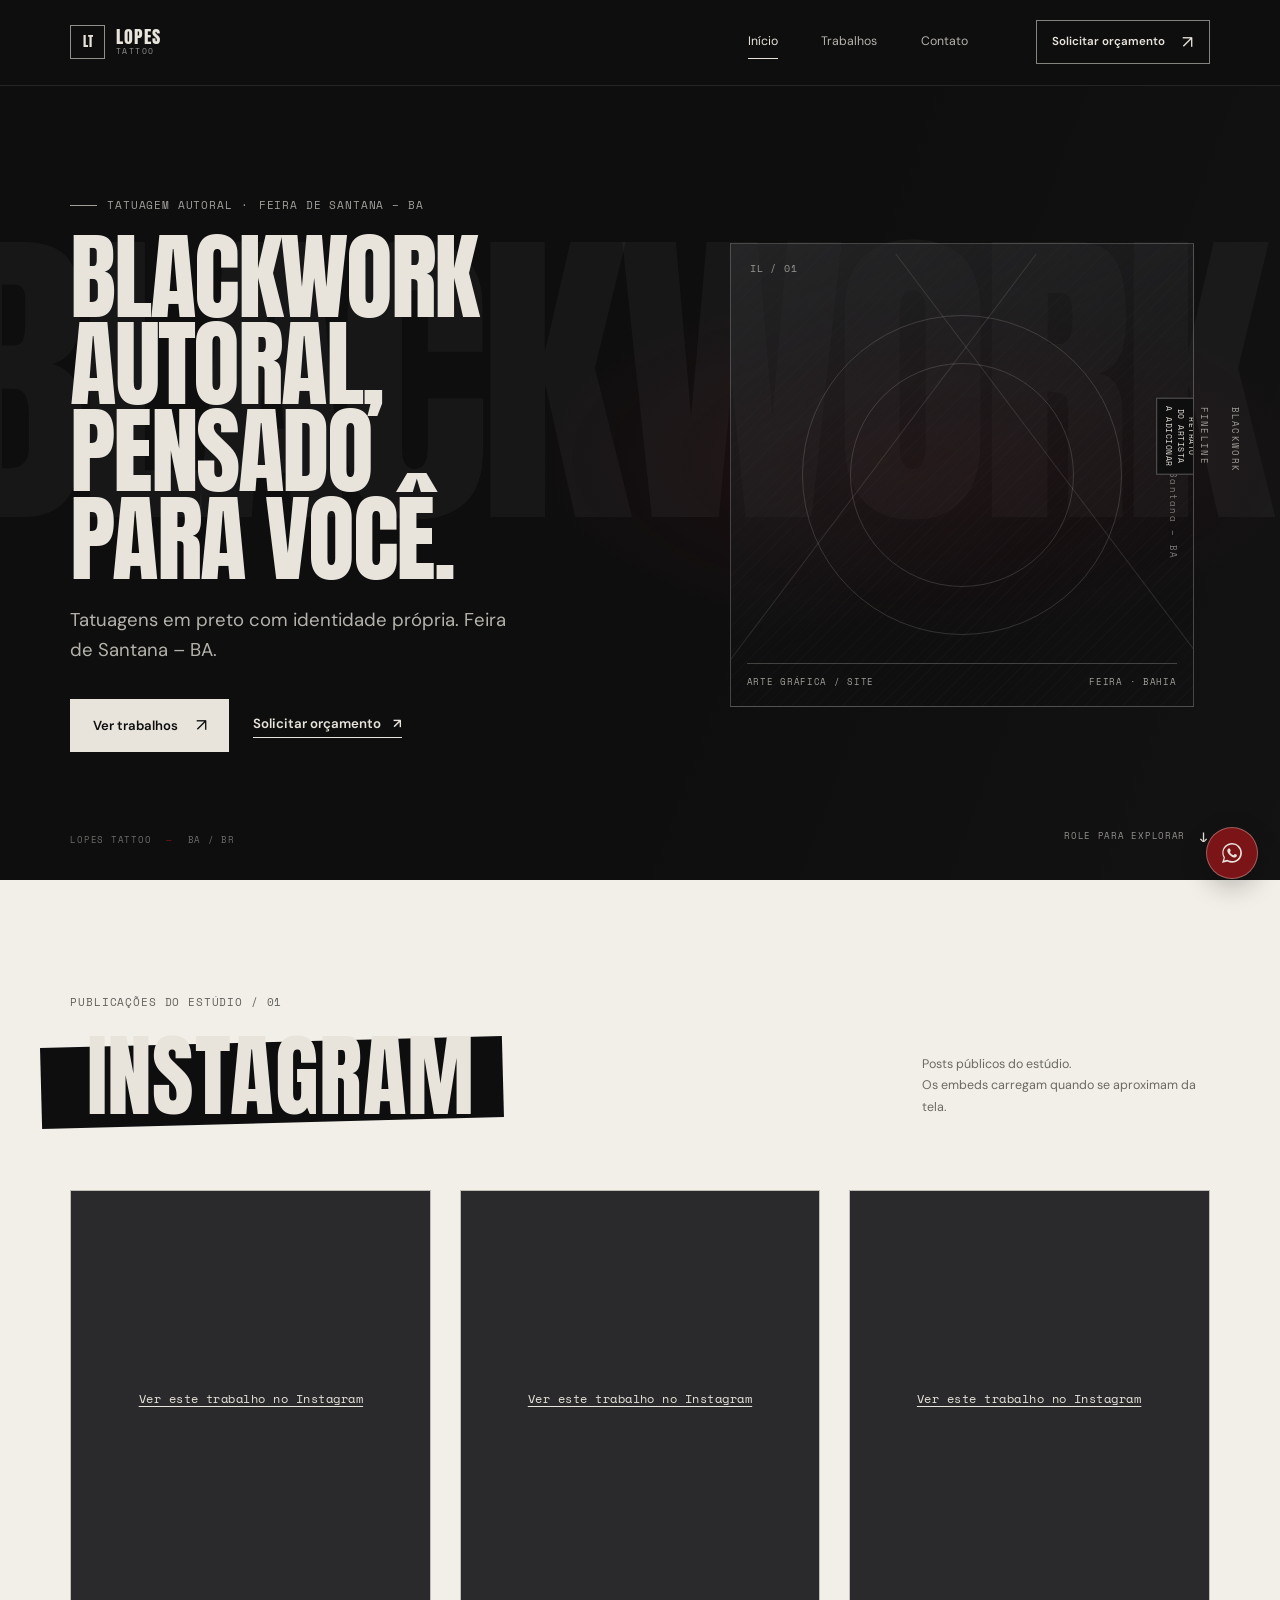
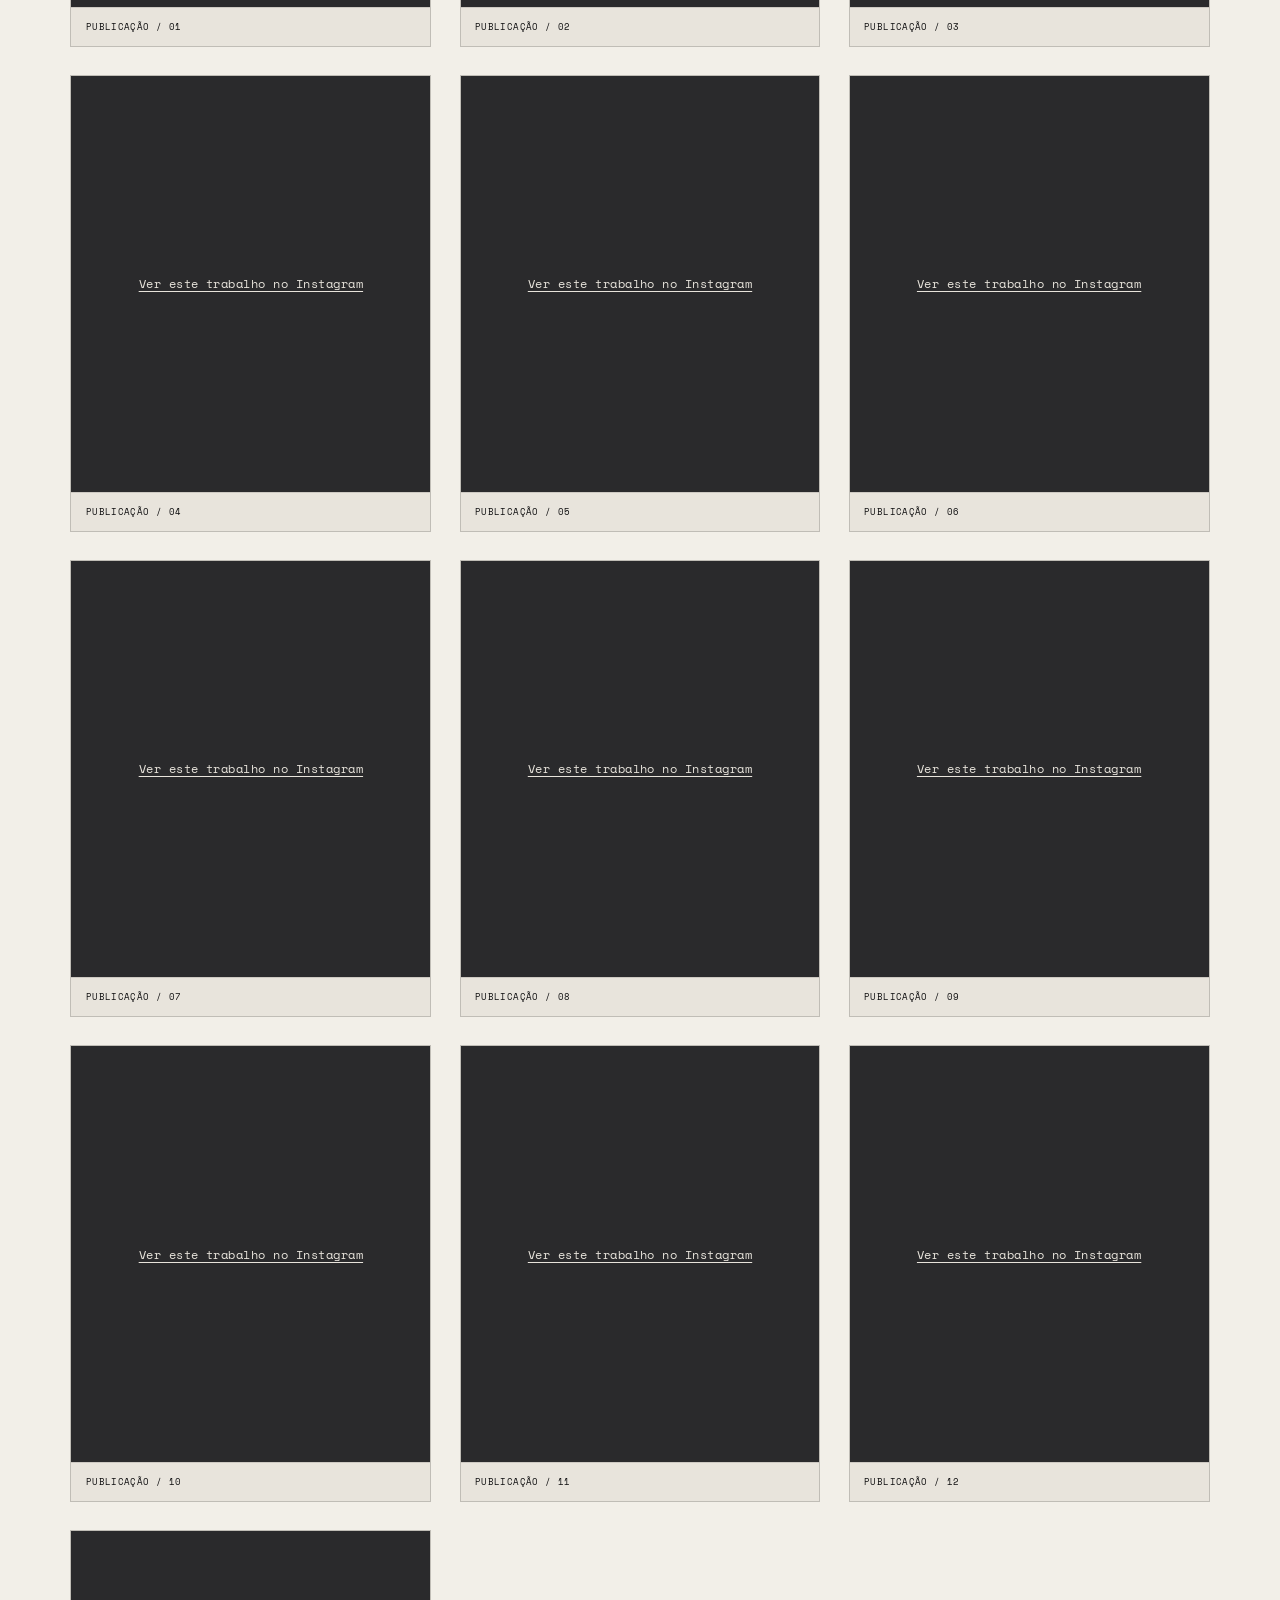
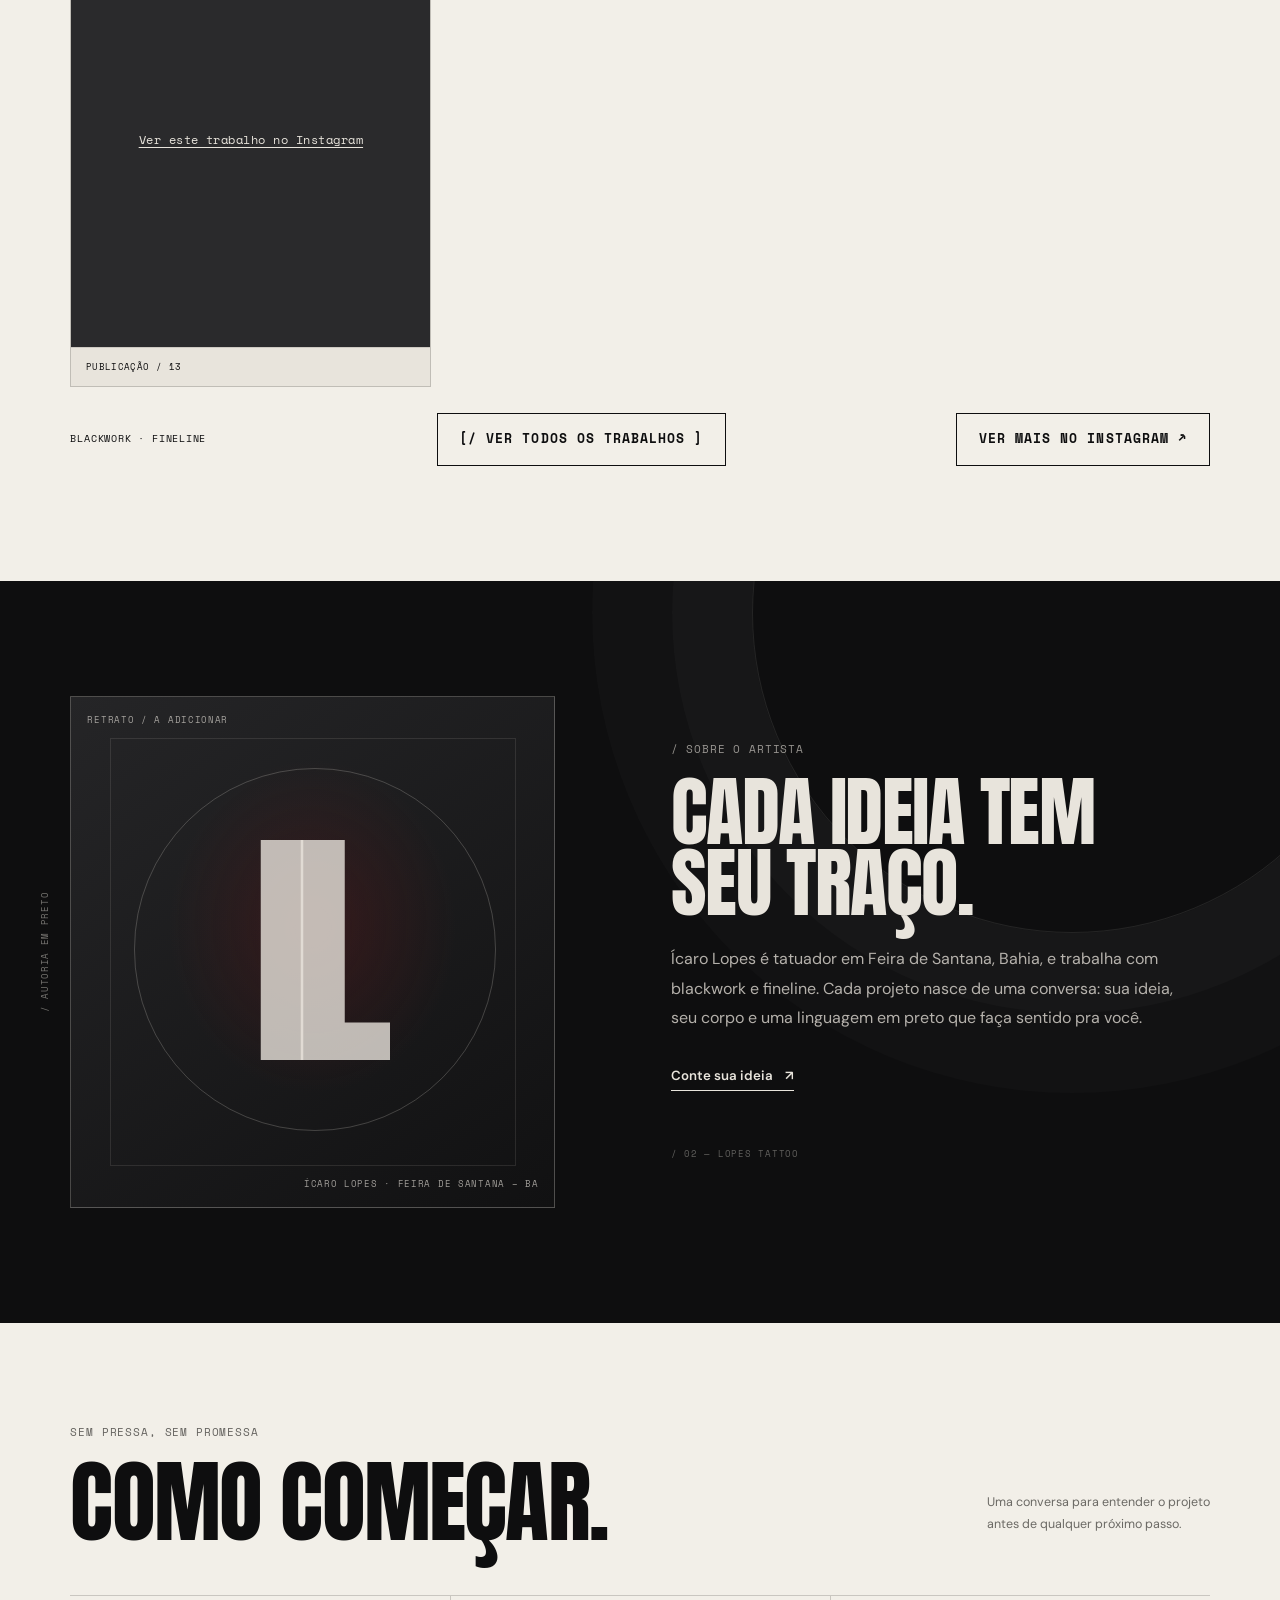
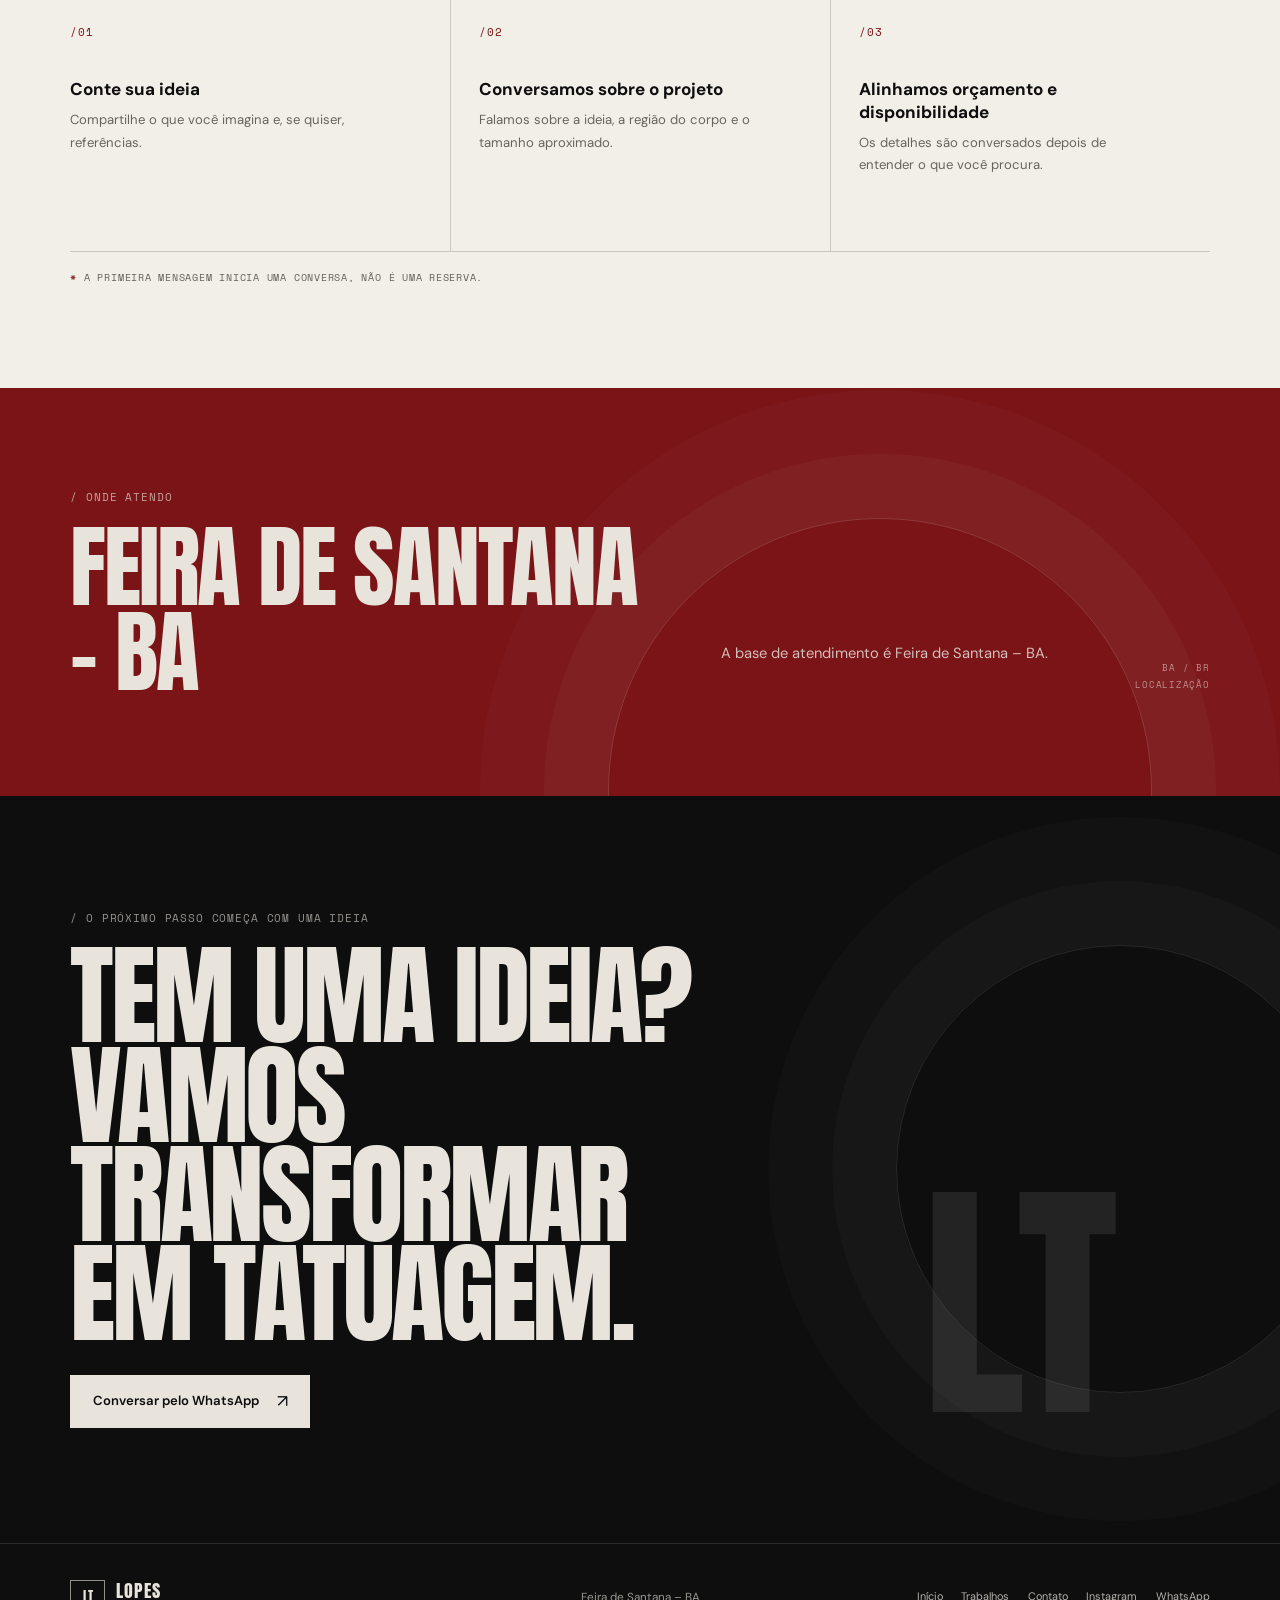
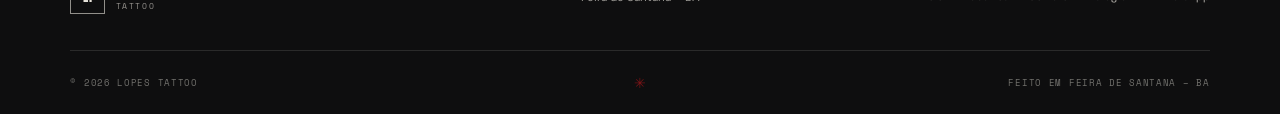
==== index.html @ dc16ceb9 "Primeira versão do site" ====
<!doctype html>
<html lang="pt-BR">
<head>
  <meta charset="utf-8">
  <meta name="viewport" content="width=device-width, initial-scale=1">
  <meta name="theme-color" content="#0e0e0f">
  <meta name="description" content="Tatuagens em blackwork por Lopes Tattoo, em Feira de Santana–BA. Explore trabalhos e envie sua ideia para conversar sobre orçamento e disponibilidade.">
  <meta name="keywords" content="Lopes Tattoo, blackwork, fineline, tatuagem, Feira de Santana, Bahia">
  <meta property="og:type" content="website">
  <meta property="og:site_name" content="Lopes Tattoo">
  <meta property="og:title" content="Lopes Tattoo | Blackwork em Feira de Santana">
  <meta property="og:description" content="Tatuagens em blackwork por Lopes Tattoo, em Feira de Santana–BA. Explore trabalhos e envie sua ideia para conversar sobre orçamento e disponibilidade.">
  <meta name="twitter:card" content="summary">
  <meta name="twitter:title" content="Lopes Tattoo | Blackwork em Feira de Santana">
  <meta name="twitter:description" content="Tatuagens em blackwork por Lopes Tattoo, em Feira de Santana–BA. Explore trabalhos e envie sua ideia para conversar sobre orçamento e disponibilidade.">
  <title>Lopes Tattoo | Blackwork em Feira de Santana</title>
  <link rel="icon" href="./assets/icons/aranha.svg" type="image/svg+xml">
  <link rel="preconnect" href="https://fonts.googleapis.com">
  <link rel="preconnect" href="https://fonts.gstatic.com" crossorigin>
  <link href="https://fonts.googleapis.com/css2?family=Anton&family=DM+Sans:wght@400;500;600;700&family=Space+Mono:wght@400;700&display=swap" rel="stylesheet">
  <link rel="stylesheet" href="./css/style.css">
  <script type="application/ld+json" data-business-schema>
    {"@context":"https://schema.org","@type":"TattooParlor","name":"Lopes Tattoo","areaServed":{"@type":"City","name":"Feira de Santana"},"sameAs":["https://www.instagram.com/icarolopes.tattoo/"]}
  </script>
  <script type="module" src="./js/main.js"></script>
  <script type="module" src="./js/gallery.js"></script>
</head>
<body class="home-page" data-root=".">
  <a class="skip-link" href="#conteudo">Pular para o conteúdo</a>
  <header class="site-header">
    <a class="brand" href="./index.html" aria-label="Lopes Tattoo — início">
      <span class="brand-mark" aria-hidden="true">LT</span>
      <span class="brand-name">LOPES <i>TATTOO</i></span>
    </a>
    <button class="menu-toggle" type="button" aria-expanded="false" aria-controls="primary-nav" aria-label="Abrir menu">
      <span></span><span></span><span></span>
    </button>
    <nav class="primary-nav" id="primary-nav" aria-label="Navegação principal">
      <a href="./index.html" aria-current="page">Início</a>
      <a href="./trabalhos/">Trabalhos</a>
      <a href="./contato/">Contato</a>
    </nav>
    <a class="button button-small button-outline header-cta" href="./contato/">Solicitar orçamento <span aria-hidden="true">↗</span></a>
  </header>

  <main id="conteudo">
    <section class="hero section-dark" aria-labelledby="hero-title">
      <div class="hero-background-word" aria-hidden="true">BLACKWORK</div>
      <div class="hero-inner page-width">
        <div class="hero-copy reveal">
          <p class="eyebrow"><span class="eyebrow-line"></span> TATUAGEM AUTORAL · <span data-config="cidadeBase">Feira de Santana – BA</span></p>
          <h1 id="hero-title" data-config-text="textos.heroTitulo">Blackwork autoral, pensado para você.</h1>
          <p class="hero-lead" data-config-text="textos.heroSubtitulo">Tatuagens em preto com identidade própria. Feira de Santana – BA.</p>
          <div class="hero-actions">
            <a class="button button-light" href="./trabalhos/">Ver trabalhos <span aria-hidden="true">↗</span></a>
            <a class="text-link text-link-light" href="./contato/">Solicitar orçamento <span aria-hidden="true">↗</span></a>
          </div>
        </div>
        <div class="hero-art reveal" role="img" aria-label="Ilustração abstrata conceitual em carvão e osso; retrato do artista ainda será adicionado">
          <div class="hero-art-frame">
            <div class="hero-art-number">IL / 01</div>
            <div class="hero-orbit orbit-one"></div>
            <div class="hero-orbit orbit-two"></div>
            <div class="hero-ornament" aria-hidden="true"><img src="/manus-storage/async-images/HAflK90nTlskqtSmidsWJD/image-1.webp" alt="" fetchpriority="high"></div>
            <div class="hero-art-caption"><span>ARTE GRÁFICA / SITE</span><span>FEIRA · BAHIA</span></div>
            <div class="hero-art-stamp">RETRATO<br>DO ARTISTA<br>A ADICIONAR</div>
          </div>
        </div>
        <div class="hero-side-label" aria-label="Especialidades e localização">
          <span>BLACKWORK</span><span>FINELINE</span><span data-config="cidadeBase">Feira de Santana – BA</span>
        </div>
        <div class="hero-index mono" aria-hidden="true">LOPES TATTOO <span>—</span> BA / BR</div>
      </div>
      <a class="scroll-cue mono" href="#selecionados"><span>ROLE PARA EXPLORAR</span><i aria-hidden="true">↓</i></a>
    </section>

    <section class="selected section-paper" id="selecionados" aria-labelledby="selected-title">
      <div class="page-width">
        <div class="section-heading selected-heading">
          <div>
            <p class="eyebrow mono">PUBLICAÇÕES DO ESTÚDIO / 01</p>
            <h2 id="selected-title" class="brush-heading"><span>Instagram</span></h2>
          </div>
          <p class="section-note">Posts públicos do estúdio.<br>Os embeds carregam quando se aproximam da tela.</p>
        </div>
        <div class="instagram-grid featured-instagram-grid" data-instagram-grid aria-live="polite" aria-busy="true">
          <p class="instagram-static-fallback">As publicações são carregadas com JavaScript. <a href="https://www.instagram.com/icarolopes.tattoo/" target="_blank" rel="noopener noreferrer">Visite o Instagram do estúdio.</a></p>
        </div>
        <div class="selected-footer">
          <span class="mono small-label">BLACKWORK · FINELINE</span>
          <a class="button button-dark-outline mono" href="./trabalhos/">[/ VER TODOS OS TRABALHOS ]</a>
          <a class="button button-dark-outline mono instagram-profile-button" href="https://www.instagram.com/icarolopes.tattoo/" target="_blank" rel="noopener noreferrer">Ver mais no Instagram ↗</a>
        </div>
      </div>
    </section>

    <section class="about section-dark" aria-labelledby="about-title">
      <div class="page-width about-layout">
        <div class="about-visual reveal" aria-hidden="true">
          <div class="portrait-placeholder">
            <span class="portrait-label mono">RETRATO / A ADICIONAR</span>
            <div class="portrait-monogram">IL</div>
            <span class="portrait-caption mono">ÍCARO LOPES · <span data-config="cidadeBase">Feira de Santana – BA</span></span>
          </div>
          <span class="about-side mono">/ AUTORIA EM PRETO</span>
        </div>
        <div class="about-copy reveal">
          <p class="eyebrow eyebrow-muted mono">/ SOBRE O ARTISTA</p>
          <h2 id="about-title" data-config-text="textos.sobreTitulo">Eu traço sua ideia.</h2>
          <p data-config-text="textos.sobreTexto">Ícaro Lopes é tatuador em Feira de Santana, Bahia, e trabalha com blackwork e fineline. Cada projeto nasce de uma conversa: sua ideia, seu corpo e uma linguagem em preto que faça sentido pra você.</p>
          <a class="text-link text-link-light" href="./contato/">Conte sua ideia <span aria-hidden="true">↗</span></a>
          <span class="about-index mono">/ 02 — LOPES TATTOO</span>
        </div>
      </div>
    </section>

    <section class="steps section-paper" aria-labelledby="steps-title">
      <div class="page-width">
        <div class="section-heading steps-intro">
          <div><p class="eyebrow mono">SEM PRESSA, SEM PROMESSA</p><h2 id="steps-title">Como começar.</h2></div>
          <p class="section-note">Uma conversa para entender o projeto<br>antes de qualquer próximo passo.</p>
        </div>
        <ol class="steps-list">
          <li class="step-item"><span class="step-number mono">/01</span><h3>Conte sua ideia</h3><p>Compartilhe o que você imagina e, se quiser, referências.</p></li>
          <li class="step-item"><span class="step-number mono">/02</span><h3>Conversamos sobre o projeto</h3><p>Falamos sobre a ideia, a região do corpo e o tamanho aproximado.</p></li>
          <li class="step-item"><span class="step-number mono">/03</span><h3>Alinhamos orçamento e disponibilidade</h3><p>Os detalhes são conversados depois de entender o que você procura.</p></li>
        </ol>
        <p class="steps-footnote mono"><span aria-hidden="true">*</span> A primeira mensagem inicia uma conversa, não é uma reserva.</p>
      </div>
    </section>

    <section class="where section-oxblood" aria-labelledby="where-title">
      <div class="page-width where-layout">
        <div><p class="eyebrow mono">/ ONDE ATENDO</p><h2 id="where-title" data-config-text="cidadeBase">Feira de Santana – BA</h2></div>
        <div class="where-copy"><p>A base de atendimento é <span data-config="cidadeBase">Feira de Santana – BA</span>.</p><div class="other-cities" data-other-cities hidden><span class="mono">OUTRAS CIDADES</span><p data-config="outrasCidadesTexto">Também tatuo em outras cidades em datas específicas. Consulte as próximas datas pelo WhatsApp.</p></div><div class="address-block" data-address-section hidden><span class="mono">ENDEREÇO</span><p data-config="endereco"></p></div></div>
        <span class="where-coordinate mono" aria-hidden="true">BA / BR<br>LOCALIZAÇÃO</span>
      </div>
    </section>

    <section class="final-cta section-dark" aria-labelledby="final-title">
      <div class="page-width final-cta-inner">
        <p class="eyebrow mono eyebrow-muted">/ O PRÓXIMO PASSO COMEÇA COM UMA IDEIA</p>
        <h2 id="final-title" data-config-text="textos.ctaFinalTitulo">Tem uma ideia? Vamos transformar em tatuagem.</h2>
        <a class="button button-light" data-whatsapp-link data-whatsapp-source="home-final" target="_blank" rel="noopener noreferrer">Conversar pelo WhatsApp <span aria-hidden="true">↗</span></a>
        <span class="cta-mark" aria-hidden="true">LT</span>
      </div>
    </section>
  </main>

  <footer class="site-footer section-dark">
    <div class="page-width footer-main">
      <a class="brand footer-brand" href="./index.html" aria-label="Lopes Tattoo — início"><span class="brand-mark" aria-hidden="true">LT</span><span class="brand-name">LOPES <i>TATTOO</i></span></a>
      <p class="footer-location" data-config="cidadeBase">Feira de Santana – BA</p>
      <nav class="footer-nav" aria-label="Links do rodapé"><a href="./index.html">Início</a><a href="./trabalhos/">Trabalhos</a><a href="./contato/">Contato</a><a data-instagram-link target="_blank" rel="noopener noreferrer">Instagram</a><a data-whatsapp-link data-whatsapp-source="footer" target="_blank" rel="noopener noreferrer">WhatsApp</a></nav>
    </div>
    <div class="page-width footer-bottom"><span class="mono">© <span data-current-year>2026</span> LOPES TATTOO</span><span class="mono">FEITO EM <span data-config="cidadeBase">Feira de Santana – BA</span></span><span class="footer-spider" aria-hidden="true">✳</span></div>
  </footer>

  <a class="whatsapp-float" data-whatsapp-link data-whatsapp-source="floating" target="_blank" rel="noopener noreferrer" aria-label="Conversar com Lopes Tattoo pelo WhatsApp">
    <svg viewBox="0 0 24 24" aria-hidden="true"><path d="M20.5 3.5A11.8 11.8 0 0 0 12.1 0C5.6 0 .4 5.2.4 11.7c0 2.1.6 4.2 1.6 6L0 24l6.5-1.7a11.8 11.8 0 0 0 5.6 1.4h.1c6.4 0 11.7-5.2 11.7-11.7 0-3.2-1.2-6.2-3.4-8.5ZM12.1 21.7h-.1c-1.8 0-3.6-.5-5.1-1.4l-.4-.2-3.9 1 1-3.8-.3-.4a9.8 9.8 0 0 1-1.5-5.2C1.8 6.3 6.4 1.8 12.1 1.8c2.6 0 5.1 1 6.9 2.9a9.7 9.7 0 0 1 2.9 6.9c0 5.6-4.5 10.1-9.8 10.1Zm5.6-7.6c-.3-.1-1.7-.8-2-.9-.3-.1-.5-.1-.7.2-.2.3-.8.9-.9 1.1-.2.2-.3.2-.6.1-.3-.1-1.2-.4-2.3-1.4-.9-.8-1.4-1.7-1.6-2-.2-.3 0-.4.1-.6l.4-.5c.1-.2.2-.3.3-.5.1-.2 0-.4 0-.5l-.9-2.1c-.2-.5-.5-.4-.7-.4h-.6c-.2 0-.5.1-.8.4-.3.3-1 1-1 2.4s1 2.8 1.1 3c.1.2 2 3.1 4.8 4.3.7.3 1.2.5 1.6.6.7.2 1.3.2 1.8.1.6-.1 1.7-.7 1.9-1.4.2-.7.2-1.3.2-1.4 0-.1-.2-.2-.5-.4Z"/></svg>
  </a>
  <p class="site-message mono" data-site-message role="status" aria-live="polite" hidden></p>
</body>
</html>
---- css/style.css ----
/* ==========================================================================
   LOPES TATTOO — CSS editorial
   Tokens, base, layout, componentes, páginas e breakpoints mobile-first.
   ========================================================================== */

/* 01. Tokens */
:root {
  color-scheme: light;
  --carvao: #0e0e0f;
  --preto: #000;
  --osso: #e8e4dc;
  --papel: #f2efe8;
  --grafite: #2a2a2c;
  --cinza: #8a8a8a;
  --linha-clara: rgba(232, 228, 220, .2);
  --linha-escura: rgba(14, 14, 15, .18);
  --oxblood: #7a1417;
  --oxblood-escuro: #5b1012;
  --font-display: "Anton", Impact, "Arial Narrow", sans-serif;
  --font-body: "DM Sans", Arial, sans-serif;
  --font-mono: "Space Mono", "Courier New", monospace;
  --page-gutter: clamp(1.1rem, 5.5vw, 6.2rem);
  --content-width: 1440px;
  --transition: 180ms ease;
  --shadow-soft: 0 18px 54px rgba(0, 0, 0, .16);
}

/* 02. Reset e base */
*, *::before, *::after { box-sizing: border-box; }
html { scroll-behavior: smooth; scroll-padding-top: 6rem; }
body { margin: 0; background: var(--papel); color: var(--carvao); font-family: var(--font-body); font-size: 1rem; line-height: 1.6; -webkit-font-smoothing: antialiased; }
body.menu-open, body.lightbox-open { overflow: hidden; }
img, svg { display: block; max-width: 100%; }
button, input, select, textarea { font: inherit; }
button, a { -webkit-tap-highlight-color: transparent; }
a { color: inherit; text-decoration: none; }
button { color: inherit; }
::selection { color: var(--osso); background: var(--oxblood); }
[hidden] { display: none !important; }

:focus-visible { outline: 3px solid #b4484b; outline-offset: 4px; }
.section-dark :focus-visible, .section-oxblood :focus-visible, .site-header :focus-visible, .site-footer :focus-visible { outline-color: #f1b4b5; }
.skip-link { position: fixed; z-index: 200; top: .75rem; left: .75rem; padding: .7rem 1rem; color: var(--carvao); background: var(--osso); transform: translateY(-180%); transition: transform var(--transition); }
.skip-link:focus { transform: translateY(0); }
.visually-hidden { position: absolute !important; width: 1px; height: 1px; padding: 0; margin: -1px; overflow: hidden; clip: rect(0, 0, 0, 0); white-space: nowrap; border: 0; }
.page-width { width: min(100% - (var(--page-gutter) * 2), var(--content-width)); margin-inline: auto; }
.section-dark { color: var(--osso); background: var(--carvao); }
.section-paper { color: var(--carvao); background: var(--papel); }
.section-oxblood { color: var(--osso); background: var(--oxblood); }
.mono, .eyebrow { font-family: var(--font-mono); letter-spacing: .08em; text-transform: uppercase; }
.eyebrow { display: flex; align-items: center; gap: .65rem; margin: 0 0 1.2rem; font-size: .66rem; line-height: 1.5; }
.eyebrow-line { display: inline-block; width: 1.65rem; height: 1px; background: currentColor; }
.eyebrow-muted { color: rgba(232, 228, 220, .62); }
.small-label { font-size: .62rem; letter-spacing: .08em; }
.loading-note, .data-error { padding: 1rem; color: var(--cinza); font-family: var(--font-mono); font-size: .72rem; }
.data-error { border-left: 2px solid var(--oxblood); color: var(--carvao); }
.site-message { position: fixed; z-index: 150; right: 1rem; bottom: 1rem; width: min(25rem, calc(100% - 2rem)); padding: .9rem 1rem; color: var(--osso); background: var(--grafite); box-shadow: var(--shadow-soft); font-size: .68rem; }

/* 03. Header, logo e navegação */
.site-header { position: relative; z-index: 50; display: flex; align-items: center; justify-content: space-between; min-height: 5.35rem; padding: .8rem var(--page-gutter); color: var(--osso); background: var(--carvao); border-bottom: 1px solid rgba(232, 228, 220, .11); }
.brand { display: inline-flex; align-items: center; gap: .7rem; flex: 0 0 auto; }
.brand-mark { display: grid; width: 2.15rem; aspect-ratio: 1; place-items: center; border: 1px solid rgba(232, 228, 220, .6); font-family: var(--font-display); font-size: .8rem; line-height: 1; letter-spacing: -.05em; }
.brand-name { display: flex; flex-direction: column; font-family: var(--font-display); font-size: 1.12rem; letter-spacing: .055em; line-height: .9; }
.brand-name i { margin-top: .27rem; color: rgba(232, 228, 220, .62); font-family: var(--font-mono); font-size: .47rem; font-style: normal; letter-spacing: .2em; }
.primary-nav { display: flex; align-items: center; gap: clamp(1.5rem, 3.4vw, 3.7rem); margin-left: auto; margin-right: clamp(1.6rem, 5vw, 5rem); }
.primary-nav a, .footer-nav a { position: relative; color: rgba(232, 228, 220, .77); font-size: .77rem; transition: color var(--transition); }
.primary-nav a::after { position: absolute; right: 0; bottom: -.45rem; left: 0; height: 1px; background: var(--osso); content: ""; transform: scaleX(0); transform-origin: left; transition: transform var(--transition); }
.primary-nav a:hover, .primary-nav a:focus-visible, .primary-nav a[aria-current="page"] { color: var(--osso); }
.primary-nav a:hover::after, .primary-nav a[aria-current="page"]::after { transform: scaleX(1); }
.menu-toggle { display: none; }

/* 04. Botões e links */
.button { display: inline-flex; align-items: center; justify-content: center; gap: 1.1rem; min-height: 3.3rem; padding: .85rem 1.35rem; border: 1px solid transparent; font-size: .82rem; font-weight: 600; line-height: 1.2; transition: color var(--transition), background var(--transition), border-color var(--transition), transform var(--transition); cursor: pointer; }
.button:hover { transform: translateY(-2px); }
.button span { font-size: 1.1rem; font-weight: 400; }
.button-small { min-height: 2.65rem; padding: .65rem .95rem; font-size: .72rem; }
.button-outline { color: var(--osso); border-color: rgba(232, 228, 220, .55); background: transparent; }
.button-outline:hover { color: var(--carvao); background: var(--osso); border-color: var(--osso); }
.button-light { color: var(--carvao); background: var(--osso); }
.button-light:hover { background: #fff; }
.button-dark { color: var(--osso); background: var(--carvao); }
.button-dark:hover { background: var(--oxblood); }
.button-dark-outline { color: var(--carvao); border-color: var(--carvao); background: transparent; }
.button-dark-outline:hover { color: var(--osso); background: var(--carvao); }
.text-link { display: inline-flex; align-items: center; gap: .75rem; padding-bottom: .22rem; border-bottom: 1px solid currentColor; font-size: .83rem; font-weight: 600; transition: gap var(--transition), opacity var(--transition); }
.text-link:hover { gap: 1.05rem; }
.text-link-light { color: var(--osso); }
.header-cta { margin-left: .25rem; }

/* 05. Home hero */
.hero { position: relative; min-height: min(760px, calc(100svh - 5.35rem)); overflow: hidden; isolation: isolate; }
.hero::after { position: absolute; z-index: -1; inset: 0; background: radial-gradient(ellipse at 72% 47%, rgba(122, 20, 23, .16), transparent 31%), linear-gradient(110deg, transparent 55%, rgba(255,255,255,.02)); content: ""; pointer-events: none; }
.hero-background-word { position: absolute; z-index: -1; top: 22%; left: -5%; color: rgba(232, 228, 220, .045); font-family: var(--font-display); font-size: clamp(9rem, 25vw, 25rem); letter-spacing: -.035em; line-height: .76; white-space: nowrap; pointer-events: none; }
.hero-inner { position: relative; display: grid; grid-template-columns: minmax(0, 1fr) minmax(18rem, .82fr); align-items: center; min-height: inherit; padding-block: 5rem 6rem; }
.hero-copy { position: relative; z-index: 3; max-width: 47rem; padding-block: 2rem; }
.hero-copy .eyebrow { color: rgba(232, 228, 220, .68); }
.hero h1 { max-width: 14ch; margin: 0; font-family: var(--font-display); font-size: clamp(3.6rem, 7.5vw, 7.65rem); font-weight: 400; letter-spacing: -.025em; line-height: .91; text-wrap: balance; text-transform: uppercase; }
.hero h1 em { color: var(--osso); font-style: normal; }
.hero-lead { max-width: 28rem; margin: 1.5rem 0 0; color: rgba(232, 228, 220, .77); font-size: clamp(.97rem, 1.5vw, 1.16rem); }
.hero-actions { display: flex; align-items: center; flex-wrap: wrap; gap: 1.5rem; margin-top: 2.1rem; }
.hero-art { position: relative; z-index: 2; justify-self: end; width: min(100%, 29rem); margin-right: 1rem; }
.hero-art-frame { position: relative; display: grid; min-height: 29rem; place-items: center; overflow: hidden; border: 1px solid rgba(232, 228, 220, .25); background: linear-gradient(155deg, rgba(42,42,44,.75), rgba(14,14,15,.22) 65%), repeating-linear-gradient(135deg, rgba(232,228,220,.018) 0 1px, transparent 1px 9px); }
.hero-art-frame::before, .hero-art-frame::after { position: absolute; width: 14rem; aspect-ratio: 1; border: 1px solid rgba(232,228,220,.16); border-radius: 50%; content: ""; }
.hero-art-frame::after { width: 20rem; }
.hero-art-number { position: absolute; top: 1.1rem; left: 1.2rem; color: rgba(232,228,220,.6); font-family: var(--font-mono); font-size: .62rem; letter-spacing: .08em; }
.hero-orbit { position: absolute; width: 1px; height: 120%; background: rgba(232,228,220,.12); transform: rotate(37deg); }
.orbit-one { left: 30%; }
.orbit-two { right: 28%; transform: rotate(-37deg); }
.hero-ornament { position: relative; z-index: 1; width: 71%; opacity: .9; filter: drop-shadow(0 0 22px rgba(0,0,0,.55)); transform: rotate(-8deg); }
.hero-ornament img { width: 100%; max-height: 24rem; object-fit: contain; mix-blend-mode: screen; opacity: .92; }
.hero-art-caption { position: absolute; z-index: 2; right: 1rem; bottom: 1rem; left: 1rem; display: flex; justify-content: space-between; gap: .5rem; padding-top: .7rem; border-top: 1px solid rgba(232,228,220,.24); color: rgba(232,228,220,.68); font-family: var(--font-mono); font-size: .56rem; letter-spacing: .08em; }
.hero-art-stamp { position: absolute; z-index: 3; top: 50%; right: .75rem; padding: .35rem .45rem; color: var(--osso); border: 1px solid rgba(232,228,220,.35); background: var(--carvao); font-family: var(--font-mono); font-size: .48rem; letter-spacing: .07em; line-height: 1.5; text-align: center; transform: translateY(-50%) rotate(90deg); transform-origin: right center; }
.hero-side-label { position: absolute; top: 50%; right: calc(var(--page-gutter) * -0.5 + .2rem); display: flex; flex-direction: column; gap: 1rem; color: rgba(232,228,220,.64); font-family: var(--font-mono); font-size: .57rem; letter-spacing: .14em; writing-mode: vertical-rl; transform: translateY(-50%); }
.hero-index { position: absolute; bottom: 2rem; left: 0; color: rgba(232,228,220,.44); font-size: .58rem; }
.hero-index span { margin-inline: .5rem; color: var(--oxblood); }
.scroll-cue { position: absolute; z-index: 3; right: var(--page-gutter); bottom: 1.8rem; display: flex; align-items: center; gap: .8rem; color: rgba(232,228,220,.6); font-size: .56rem; }
.scroll-cue i { color: var(--osso); font-size: 1.15rem; font-style: normal; }

/* 06. Trabalhos selecionados */
.selected { position: relative; padding-block: clamp(5rem, 9vw, 8.5rem); }
.section-heading { display: flex; align-items: end; justify-content: space-between; gap: 2rem; }
.selected-heading { margin-bottom: 2.5rem; }
.selected-heading .eyebrow { color: #62615d; }
.brush-heading { position: relative; z-index: 0; display: inline-block; margin: 0; padding: .04em .18em .08em; color: var(--osso); font-family: var(--font-display); font-size: clamp(3.15rem, 7vw, 6.8rem); font-weight: 400; letter-spacing: .005em; line-height: .95; text-transform: uppercase; }
.brush-heading::before { position: absolute; z-index: -1; inset: 12% -3% 3% -7%; background: var(--carvao) url("../assets/icons/brush.svg") center / 100% 100% no-repeat; content: ""; transform: rotate(-1.5deg); }
.brush-heading span { position: relative; }
.section-note { max-width: 18rem; margin: 0 0 .5rem; color: #6b6964; font-size: .78rem; line-height: 1.7; }
.featured-strip { display: flex; gap: 1rem; overflow-x: auto; padding: .2rem .1rem 1rem; scroll-snap-type: x mandatory; scrollbar-color: var(--grafite) transparent; scrollbar-width: thin; }
.featured-strip .work-card { flex: 0 0 min(29vw, 20rem); scroll-snap-align: start; }
.work-card { display: block; width: 100%; padding: 0; border: 0; background: transparent; text-align: left; cursor: pointer; }
.work-card-media { position: relative; display: block; overflow: hidden; aspect-ratio: 4 / 5; background: #29292a; }
.featured-strip .work-card:nth-child(2) .work-card-media { aspect-ratio: 1 / 1; }
.featured-strip .work-card:nth-child(3) .work-card-media { aspect-ratio: 3 / 4; }
.work-card-media img { width: 100%; height: 100%; object-fit: cover; filter: grayscale(1) contrast(1.08); transition: transform 500ms cubic-bezier(.2,.75,.25,1), filter 350ms ease; }
.work-card:hover .work-card-media img { transform: scale(1.035); filter: grayscale(.65) contrast(1.02); }
.art-placeholder { position: absolute; inset: 0; display: flex; align-items: center; justify-content: center; overflow: hidden; background: linear-gradient(145deg, #39383a 0%, #1a1a1c 56%, #29292a 100%); }
.art-placeholder::before { position: absolute; top: 11%; left: 15%; width: 65%; aspect-ratio: 1; border: 1px solid rgba(232,228,220,.15); border-radius: 50%; content: ""; box-shadow: 0 0 0 2.2rem rgba(232,228,220,.018), 0 0 0 5rem rgba(232,228,220,.018); }
.art-placeholder::after { position: absolute; right: -20%; bottom: -20%; width: 100%; height: 72%; border-top: 1px solid rgba(232,228,220,.15); background: repeating-linear-gradient(137deg, transparent 0 20px, rgba(232,228,220,.035) 21px 22px); content: ""; transform: rotate(-7deg); }
.art-placeholder[data-kind="animals"]::before { top: 15%; left: 22%; width: 57%; border-radius: 45% 55% 39% 61%; transform: rotate(24deg); }
.art-placeholder[data-kind="lettering"]::before { top: 23%; left: 12%; width: 76%; aspect-ratio: 1.35; border-radius: 0; transform: rotate(-12deg); }
.art-placeholder[data-kind="floral"]::before { border-radius: 72% 28% 62% 38%; transform: rotate(22deg); }
.placeholder-stem { position: relative; z-index: 1; width: 42%; height: 73%; border-left: 1px solid rgba(232,228,220,.34); transform: rotate(22deg); }
.placeholder-stem::before, .placeholder-stem::after { position: absolute; top: 18%; left: -1px; width: 75%; height: 28%; border: 1px solid rgba(232,228,220,.28); border-radius: 100% 0 100% 0; content: ""; transform: rotate(-40deg); transform-origin: left; }
.placeholder-stem::after { top: 48%; width: 95%; transform: rotate(35deg) scaleX(-1); }
.art-placeholder[data-kind="animals"] .placeholder-stem { width: 36%; height: 42%; border: 1px solid rgba(232,228,220,.36); border-radius: 52% 48% 43% 57%; transform: rotate(-20deg); }
.art-placeholder[data-kind="animals"] .placeholder-stem::before, .art-placeholder[data-kind="animals"] .placeholder-stem::after { display: none; }
.art-placeholder[data-kind="lettering"] .placeholder-stem { width: auto; height: auto; border: 0; color: rgba(232,228,220,.58); font-family: var(--font-display); font-size: clamp(1.7rem, 5vw, 4rem); letter-spacing: .05em; transform: rotate(-9deg); }
.art-placeholder[data-kind="lettering"] .placeholder-stem::before { position: static; display: block; width: auto; height: auto; border: 0; border-radius: 0; content: "INK /"; transform: none; }
.art-placeholder[data-kind="lettering"] .placeholder-stem::after { display: none; }
.placeholder-number { position: absolute; z-index: 2; top: 1rem; left: 1rem; color: rgba(232,228,220,.7); font-family: var(--font-mono); font-size: .62rem; letter-spacing: .13em; }
.placeholder-status { position: absolute; z-index: 2; right: .8rem; bottom: .8rem; padding: .3rem .5rem; color: rgba(232,228,220,.84); border: 1px solid rgba(232,228,220,.25); background: rgba(14,14,15,.68); font-family: var(--font-mono); font-size: .52rem; letter-spacing: .08em; }
.work-card-caption { display: flex; align-items: baseline; justify-content: space-between; gap: .5rem; padding: .78rem .05rem 0; }
.work-card-title { color: var(--carvao); font-size: .82rem; font-weight: 600; }
.work-card-index { color: #77746e; font-family: var(--font-mono); font-size: .61rem; }
.work-card:focus-visible { outline-color: var(--oxblood); outline-offset: 5px; }
.selected-footer { display: flex; align-items: center; justify-content: space-between; gap: 1rem; margin-top: 1.6rem; }

/* 07. Sobre */
.about { position: relative; overflow: hidden; padding-block: clamp(5rem, 9vw, 9rem); }
.about::before { position: absolute; top: -18rem; right: -7rem; width: 40rem; aspect-ratio: 1; border: 1px solid rgba(232,228,220,.1); border-radius: 50%; content: ""; box-shadow: 0 0 0 5rem rgba(232,228,220,.018), 0 0 0 10rem rgba(232,228,220,.015); }
.about-layout { position: relative; display: grid; grid-template-columns: minmax(16rem, .9fr) minmax(19rem, 1fr); align-items: center; gap: clamp(3rem, 9vw, 10rem); }
.about-visual { position: relative; max-width: 31rem; }
.portrait-placeholder { position: relative; display: flex; align-items: center; justify-content: center; min-height: 32rem; overflow: hidden; border: 1px solid rgba(232,228,220,.26); background: radial-gradient(ellipse at 50% 45%, rgba(122,20,23,.28), transparent 42%), linear-gradient(145deg, #252527, #111112); }
.portrait-placeholder::before { position: absolute; top: 14%; left: 13%; width: 75%; aspect-ratio: 1; border: 1px solid rgba(232,228,220,.22); border-radius: 50%; content: ""; }
.portrait-placeholder::after { position: absolute; inset: 8%; border: 1px solid rgba(232,228,220,.11); content: ""; }
.portrait-label, .portrait-caption { position: absolute; z-index: 1; left: 1rem; color: rgba(232,228,220,.66); font-size: .55rem; }
.portrait-label { top: 1rem; }
.portrait-caption { right: 1rem; bottom: 1rem; text-align: right; }
.portrait-monogram { position: relative; z-index: 1; color: rgba(232,228,220,.8); font-family: var(--font-display); font-size: clamp(8rem, 22vw, 16rem); letter-spacing: -.08em; line-height: 1; }
.about-side { position: absolute; top: 50%; left: -2rem; color: rgba(232,228,220,.48); font-size: .54rem; writing-mode: vertical-rl; transform: translateY(-50%) rotate(180deg); }
.about-copy { max-width: 35rem; }
.about-copy h2, .steps h2, .faq-heading h2 { margin: 0; font-family: var(--font-display); font-size: clamp(3.2rem, 6vw, 6rem); font-weight: 400; letter-spacing: -.02em; line-height: .92; text-transform: uppercase; }
.about-copy > p:not(.eyebrow) { max-width: 32rem; margin: 1.6rem 0 1.8rem; color: rgba(232,228,220,.76); font-size: 1rem; line-height: 1.85; }
.about-index { display: block; margin-top: 3.5rem; color: rgba(232,228,220,.38); font-size: .58rem; }

/* 08. Etapas */
.steps { padding-block: clamp(5rem, 8vw, 8rem); }
.steps-intro { margin-bottom: 3.25rem; }
.steps-intro .eyebrow { color: #65635f; }
.steps h2 { font-size: clamp(3.4rem, 7vw, 6rem); }
.steps-list { display: grid; grid-template-columns: repeat(3, minmax(0, 1fr)); padding: 0; margin: 0; border-top: 1px solid var(--linha-escura); list-style: none; }
.step-item { min-height: 16rem; padding: 1.35rem clamp(1rem, 2.2vw, 2rem) 1.3rem 0; border-bottom: 1px solid var(--linha-escura); }
.step-item + .step-item { padding-left: clamp(1rem, 2.2vw, 2rem); border-left: 1px solid var(--linha-escura); }
.step-number { color: var(--oxblood); font-size: .68rem; }
.step-item h3 { max-width: 16rem; margin: 2.2rem 0 .55rem; font-size: 1.07rem; line-height: 1.3; }
.step-item p { max-width: 19rem; margin: 0; color: #67645e; font-size: .82rem; line-height: 1.7; }
.steps-footnote { margin: 1.15rem 0 0; color: #64615c; font-size: .6rem; }
.steps-footnote span { color: var(--oxblood); }

/* 09. Localização e CTA final */
.where { position: relative; overflow: hidden; padding-block: clamp(4.4rem, 8vw, 7.5rem); }
.where::after { position: absolute; right: 10%; bottom: -65%; width: 34rem; aspect-ratio: 1; border: 1px solid rgba(232,228,220,.18); border-radius: 50%; content: ""; box-shadow: 0 0 0 4rem rgba(232,228,220,.03), 0 0 0 8rem rgba(232,228,220,.02); }
.where-layout { position: relative; z-index: 1; display: grid; grid-template-columns: 1.15fr .7fr auto; align-items: end; gap: 3rem; }
.where .eyebrow { color: rgba(232,228,220,.67); }
.where h2 { margin: 0; font-family: var(--font-display); font-size: clamp(3.2rem, 7vw, 6.4rem); font-weight: 400; letter-spacing: -.025em; line-height: .94; text-transform: uppercase; }
.where h2 span { color: rgba(232,228,220,.57); }
.where-copy { max-width: 23rem; padding-bottom: .35rem; }
.where-copy > p { margin: 0 0 1.4rem; color: rgba(232,228,220,.82); font-size: .92rem; }
.other-cities { padding-top: 1rem; border-top: 1px solid rgba(232,228,220,.35); }
.other-cities span { font-size: .57rem; }
.other-cities p { margin: .6rem 0 0; color: rgba(232,228,220,.75); font-size: .8rem; }
.where-coordinate { color: rgba(232,228,220,.58); font-size: .58rem; line-height: 1.8; text-align: right; }
.final-cta { position: relative; overflow: hidden; padding-block: clamp(5rem, 9vw, 9rem); }
.final-cta::after { position: absolute; top: 50%; right: -4rem; width: 28rem; aspect-ratio: 1; border: 1px solid rgba(232,228,220,.12); border-radius: 50%; content: ""; transform: translateY(-50%); box-shadow: 0 0 0 4rem rgba(232,228,220,.02), 0 0 0 8rem rgba(232,228,220,.014); }
.final-cta-inner { position: relative; z-index: 1; }
.final-cta h2 { max-width: 12ch; margin: 0 0 2rem; font-family: var(--font-display); font-size: clamp(3.6rem, 8.6vw, 8rem); font-weight: 400; letter-spacing: -.03em; line-height: .9; text-transform: uppercase; }
.final-cta h2 span { color: rgba(232,228,220,.56); }
.cta-mark { position: absolute; right: 8%; bottom: 4%; color: rgba(232,228,220,.1); font-family: var(--font-display); font-size: clamp(8rem, 20vw, 18rem); line-height: .8; }

/* 10. Rodapé e WhatsApp flutuante */
.site-footer { border-top: 1px solid rgba(232,228,220,.13); }
.footer-main { display: grid; grid-template-columns: 1fr auto 1fr; align-items: center; gap: 2rem; padding-block: 2.25rem; }
.footer-location { margin: 0; color: rgba(232,228,220,.64); font-size: .73rem; }
.footer-nav { display: flex; justify-content: end; flex-wrap: wrap; gap: 1.15rem; }
.footer-nav a { font-size: .68rem; }
.footer-nav a:hover { color: var(--osso); }
.footer-bottom { position: relative; display: flex; align-items: center; justify-content: space-between; gap: 1rem; min-height: 4rem; border-top: 1px solid rgba(232,228,220,.13); color: rgba(232,228,220,.46); font-size: .55rem; }
.footer-spider { position: absolute; left: 50%; color: var(--oxblood); font-size: .86rem; transform: translateX(-50%); }
.whatsapp-float { position: fixed; z-index: 40; right: 1.35rem; bottom: 1.3rem; display: grid; width: 3.25rem; aspect-ratio: 1; place-items: center; color: var(--osso); border: 1px solid rgba(232,228,220,.35); border-radius: 50%; background: var(--oxblood); box-shadow: 0 8px 26px rgba(0,0,0,.24); transition: transform var(--transition), background var(--transition); }
.whatsapp-float:hover { background: #941c20; transform: translateY(-3px); }
.whatsapp-float svg { width: 1.25rem; height: 1.25rem; fill: currentColor; }

/* 11. Páginas internas e cabeçalho de página */
.interior-page .site-header { position: relative; }
.page-hero { position: relative; overflow: hidden; }
.page-hero::after { position: absolute; top: 0; right: 4%; bottom: 0; width: 34%; border-right: 1px solid rgba(232,228,220,.09); border-left: 1px solid rgba(232,228,220,.09); content: ""; pointer-events: none; }
.page-hero-inner { position: relative; z-index: 1; min-height: 24rem; padding-block: clamp(4rem, 8vw, 7.3rem) 4rem; }
.page-hero .eyebrow { color: rgba(232,228,220,.63); }
.page-hero h1 { margin: 0; font-family: var(--font-display); font-size: clamp(4.2rem, 10vw, 9.5rem); font-weight: 400; letter-spacing: -.035em; line-height: .88; text-transform: uppercase; }
.title-dot { color: var(--oxblood); }
.page-intro { max-width: 37rem; margin: 1.4rem 0 0; color: rgba(232,228,220,.76); font-size: clamp(.95rem, 1.6vw, 1.1rem); }
.page-hero-index { position: absolute; right: 0; bottom: 2rem; color: rgba(232,228,220,.5); font-size: .56rem; }
.gallery-section { padding-block: clamp(3rem, 6vw, 5.5rem) clamp(5rem, 9vw, 8rem); }
.gallery-toolbar { display: flex; align-items: center; justify-content: space-between; gap: 1.5rem; padding-bottom: 1rem; border-bottom: 1px solid var(--linha-escura); }
.filter-list { display: flex; flex-wrap: wrap; gap: .45rem; }
.filter-button { min-height: 2.45rem; padding: .52rem .8rem; border: 1px solid transparent; color: #6d6a65; background: transparent; font-family: var(--font-mono); font-size: .62rem; letter-spacing: .04em; text-transform: uppercase; cursor: pointer; transition: color var(--transition), background var(--transition), border-color var(--transition); }
.filter-button:hover, .filter-button[aria-pressed="true"] { color: var(--osso); border-color: var(--carvao); background: var(--carvao); }
.gallery-count { flex: 0 0 auto; color: #77736e; font-size: .57rem; }
.gallery-grid { display: grid; grid-template-columns: repeat(3, minmax(0, 1fr)); align-items: start; gap: clamp(1.1rem, 2.3vw, 2.3rem) clamp(.8rem, 1.8vw, 1.7rem); padding-top: 2rem; }
.gallery-grid .work-card:nth-child(5n + 2) .work-card-media { aspect-ratio: 4 / 5.5; }
.gallery-grid .work-card:nth-child(5n + 3) .work-card-media { aspect-ratio: 1 / 1; }
.gallery-grid .work-card:nth-child(5n + 4) .work-card-media { aspect-ratio: 4 / 5.1; }
.gallery-grid .work-card:nth-child(5n) .work-card-media { aspect-ratio: 4 / 4.65; }
.gallery-grid .work-card[hidden] { display: none; }
.gallery-endnote { display: flex; justify-content: space-between; gap: 1rem; margin-top: 3rem; padding-top: 1rem; border-top: 1px solid var(--linha-escura); color: #76716a; font-size: .68rem; }
.gallery-endnote .mono { font-size: .58rem; }
.gallery-cta { padding-block: clamp(4.5rem, 8vw, 7.5rem); }
.gallery-cta-inner { display: grid; grid-template-columns: 1fr 1fr; align-items: end; gap: 1rem 3rem; }
.gallery-cta .eyebrow { grid-column: 1 / -1; margin-bottom: .35rem; color: rgba(232,228,220,.72); }
.gallery-cta h2 { margin: 0; font-family: var(--font-display); font-size: clamp(3.7rem, 8vw, 7rem); font-weight: 400; letter-spacing: -.03em; line-height: .9; text-transform: uppercase; }
.gallery-cta p { max-width: 21rem; margin: 0 0 1.4rem; color: rgba(232,228,220,.78); }
.gallery-cta .button { justify-self: start; }

/* 12. Lightbox */
.lightbox { position: fixed; z-index: 120; inset: 0; display: grid; grid-template-columns: minmax(3rem, 1fr) minmax(0, 70rem) minmax(3rem, 1fr); grid-template-rows: 4rem minmax(0, 1fr) 3rem; align-items: center; gap: .5rem; padding: 1rem; color: var(--osso); background: rgba(8,8,9,.96); }
.lightbox-close { position: absolute; top: 1.2rem; right: 1.3rem; z-index: 2; width: 2.7rem; aspect-ratio: 1; border: 1px solid rgba(232,228,220,.45); color: var(--osso); background: transparent; font-size: 1.7rem; line-height: 1; cursor: pointer; }
.lightbox-arrow { grid-row: 2; justify-self: center; width: 2.8rem; aspect-ratio: 1; border: 1px solid rgba(232,228,220,.38); color: var(--osso); background: transparent; font-size: 1.3rem; cursor: pointer; transition: color var(--transition), background var(--transition); }
.lightbox-arrow:hover, .lightbox-close:hover { color: var(--carvao); background: var(--osso); }
.lightbox-prev { grid-column: 1; }
.lightbox-next { grid-column: 3; }
.lightbox-figure { position: relative; grid-column: 2; grid-row: 2; display: flex; align-items: center; justify-content: center; width: 100%; max-height: calc(100svh - 9rem); margin: 0; }
.lightbox-figure img { max-width: 100%; max-height: calc(100svh - 10rem); object-fit: contain; }
.lightbox-figure .art-placeholder { position: relative; width: min(100%, 47rem); height: min(68svh, 42rem); }
.lightbox-figure figcaption { position: absolute; right: 1rem; bottom: 1rem; left: 1rem; color: var(--osso); font-family: var(--font-mono); font-size: .75rem; text-align: center; }
.lightbox-hint { grid-column: 2; grid-row: 3; align-self: center; margin: 0; color: rgba(232,228,220,.54); font-size: .56rem; text-align: center; }

/* 13. Contato e formulário */
.contact-hero .page-hero-inner { min-height: 26rem; }
.contact-hero h1 { max-width: 12ch; }
.contact-section { padding-block: clamp(4rem, 8vw, 7rem); }
.contact-layout { display: grid; grid-template-columns: minmax(16rem, .72fr) minmax(22rem, 1.1fr); gap: clamp(3rem, 8vw, 8rem); }
.contact-aside { position: relative; }
.contact-aside .eyebrow { color: #65635f; }
.contact-aside h2 { margin: 0; font-family: var(--font-display); font-size: clamp(3.5rem, 6.4vw, 6rem); font-weight: 400; letter-spacing: -.02em; line-height: .91; text-transform: uppercase; }
.contact-aside > p:not(.eyebrow):not(.reference-note) { max-width: 23rem; margin: 1.35rem 0 2rem; color: #625f59; font-size: .9rem; }
.contact-direct { display: flex; align-items: center; flex-wrap: wrap; gap: 1.3rem; }
.reference-note { max-width: 17rem; margin-top: 3.5rem; color: #77736e; font-size: .57rem; line-height: 1.8; }
.brief-form { display: grid; gap: 1.15rem; }
.form-row { display: grid; grid-template-columns: 1fr 1fr; gap: 1rem; }
.form-field { display: grid; gap: .42rem; }
.form-field label { font-size: .77rem; font-weight: 600; }
.form-field label > span:first-of-type:not(.optional-label) { color: var(--oxblood); }
.optional-label { margin-left: .35rem; color: #827e77; font-family: var(--font-mono); font-size: .55rem; font-weight: 400; letter-spacing: .04em; text-transform: uppercase; }
.form-field input, .form-field select, .form-field textarea { width: 100%; min-height: 3.15rem; padding: .82rem .9rem; border: 1px solid rgba(14,14,15,.28); border-radius: 0; color: var(--carvao); background: rgba(255,255,255,.18); font-size: .82rem; }
.form-field textarea { min-height: 8rem; resize: vertical; }
.form-field input::placeholder, .form-field textarea::placeholder { color: #8b8780; opacity: 1; }
.form-field input:focus, .form-field select:focus, .form-field textarea:focus { border-color: var(--oxblood); outline: 2px solid rgba(122,20,23,.18); outline-offset: 1px; }
.form-field [aria-invalid="true"] { border-color: #9d2528; }
.field-hint { color: #77736e; font-size: .68rem; }
.privacy-note { margin: .15rem 0 0; color: #77736e; font-size: .67rem; }
.form-error { margin: 0; padding: .75rem .9rem; border-left: 2px solid #9d2528; color: #6d1115; background: rgba(122,20,23,.07); font-size: .77rem; }
.form-success { margin: 0; padding: .9rem 1rem; border-left: 2px solid #526c4e; color: #2d4929; background: rgba(82,108,78,.1); font-size: .78rem; }
.form-submit { justify-self: start; margin-top: .3rem; }
.form-fallback { padding: 1.2rem; border: 1px solid var(--linha-escura); font-size: .85rem; }
.faq-section { padding-block: clamp(4.5rem, 8vw, 7.5rem); }
.faq-layout { display: grid; grid-template-columns: minmax(16rem, .75fr) minmax(23rem, 1fr); gap: clamp(3rem, 8vw, 8rem); }
.faq-heading { position: relative; }
.faq-heading .eyebrow { color: rgba(232,228,220,.58); }
.faq-heading h2 { font-size: clamp(3.2rem, 6vw, 5.8rem); }
.faq-heading-mark { display: block; margin-top: 2.3rem; color: rgba(232,228,220,.4); font-size: .6rem; }
.faq-list { border-top: 1px solid rgba(232,228,220,.23); }
.faq-item { border-bottom: 1px solid rgba(232,228,220,.23); }
.faq-item summary { position: relative; padding: 1.2rem 2.5rem 1.2rem 0; font-size: .9rem; font-weight: 600; list-style: none; cursor: pointer; }
.faq-item summary::-webkit-details-marker { display: none; }
.faq-item summary::after { position: absolute; top: 1.08rem; right: .15rem; color: var(--oxblood); content: "+"; font-family: var(--font-mono); font-size: 1.25rem; }
.faq-item[open] summary::after { content: "−"; }
.faq-item p { max-width: 40rem; margin: -.2rem 0 1.25rem; color: rgba(232,228,220,.7); font-size: .82rem; line-height: 1.75; }

/* 14. Scroll reveal — conteúdo permanece visível se JS estiver desligado */
.reveal { opacity: 1; transform: none; }
.js-ready .reveal { opacity: 0; transform: translateY(18px); transition: opacity 550ms ease, transform 550ms ease; }
.js-ready .reveal.is-visible { opacity: 1; transform: translateY(0); }

/* 15. Responsividade */
@media (min-width: 1600px) {
  .hero-inner { grid-template-columns: 1fr .85fr; }
  .hero-art { width: min(100%, 34rem); }
  .hero-art-frame { min-height: 34rem; }
}
@media (max-width: 1050px) {
  .primary-nav { gap: 1.4rem; margin-right: 1.8rem; }
  .hero-inner { grid-template-columns: minmax(0, 1.1fr) minmax(17rem, .75fr); }
  .hero-art { margin-right: 1.2rem; }
  .hero-art-frame { min-height: 25rem; }
  .hero-side-label { right: .35rem; }
  .footer-main { grid-template-columns: 1fr 1fr; }
  .footer-location { justify-self: end; }
  .footer-nav { grid-column: 1 / -1; justify-content: start; }
}
@media (max-width: 760px) {
  :root { --page-gutter: 1.2rem; }
  html { scroll-padding-top: 4.5rem; }
  .site-header { min-height: 4.65rem; padding-block: .65rem; }
  .brand-mark { width: 1.9rem; }
  .brand-name { font-size: 1rem; }
  .menu-toggle { position: relative; z-index: 62; display: flex; width: 2.7rem; height: 2.7rem; flex-direction: column; align-items: center; justify-content: center; gap: 5px; margin-left: auto; border: 1px solid rgba(232,228,220,.35); color: var(--osso); background: transparent; cursor: pointer; }
  .menu-toggle span { display: block; width: 1rem; height: 1px; background: currentColor; transition: transform var(--transition), opacity var(--transition); }
  .menu-open .menu-toggle span:first-child { transform: translateY(6px) rotate(45deg); }
  .menu-open .menu-toggle span:nth-child(2) { opacity: 0; }
  .menu-open .menu-toggle span:last-child { transform: translateY(-6px) rotate(-45deg); }
  .primary-nav { position: fixed; z-index: 60; inset: 0; display: flex; flex-direction: column; align-items: stretch; justify-content: center; gap: 0; margin: 0; padding: 5rem var(--page-gutter) 2rem; background: var(--carvao); opacity: 0; visibility: hidden; transform: translateY(-1rem); transition: opacity 220ms ease, transform 220ms ease, visibility 220ms; }
  .menu-open .primary-nav { opacity: 1; visibility: visible; transform: translateY(0); }
  .primary-nav a { padding: 1.2rem 0; border-bottom: 1px solid rgba(232,228,220,.17); font-family: var(--font-display); font-size: clamp(2.7rem, 12vw, 4.7rem); line-height: 1; text-transform: uppercase; }
  .primary-nav a::after { display: none; }
  .header-cta { display: none; }
  .hero { min-height: auto; }
  .hero-inner { display: flex; min-height: auto; flex-direction: column; align-items: stretch; padding-block: 4.7rem 5rem; }
  .hero-background-word { top: 16%; left: -12%; font-size: clamp(7rem, 29vw, 13rem); }
  .hero-copy { padding: 0; }
  .hero-copy .eyebrow { max-width: 19rem; font-size: .57rem; }
  .hero h1 { max-width: 10ch; font-size: clamp(3.5rem, 14vw, 6.3rem); }
  .hero-lead { max-width: 23rem; margin-top: 1.15rem; font-size: .92rem; }
  .hero-actions { gap: 1rem; margin-top: 1.6rem; }
  .hero-actions .button { min-height: 3rem; padding-inline: 1rem; }
  .hero-actions .text-link { font-size: .75rem; }
  .hero-art { align-self: center; width: min(76%, 22rem); margin: 3rem 0 0; }
  .hero-art-frame { min-height: clamp(19rem, 78vw, 24rem); }
  .hero-ornament { width: 75%; }
  .hero-side-label { top: auto; right: 0; bottom: 10rem; flex-direction: row; gap: .55rem; font-size: .49rem; writing-mode: horizontal-tb; transform: none; }
  .hero-index { bottom: 1.1rem; font-size: .52rem; }
  .scroll-cue { display: none; }
  .selected { padding-block: 4.4rem; }
  .section-heading { align-items: start; flex-direction: column; gap: 1rem; }
  .selected-heading { margin-bottom: 1.5rem; }
  .brush-heading { font-size: clamp(3.4rem, 14vw, 5.3rem); }
  .section-note { margin: 0; }
  .featured-strip { gap: .75rem; margin-right: calc(var(--page-gutter) * -1); padding-right: var(--page-gutter); }
  .featured-strip .work-card { flex-basis: min(72vw, 19rem); }
  .selected-footer { align-items: flex-start; flex-direction: column; margin-top: 1.1rem; }
  .selected-footer .button { max-width: 100%; padding-inline: .8rem; font-size: .57rem; }
  .about { padding-block: 4.5rem; }
  .about-layout { grid-template-columns: 1fr; gap: 2.5rem; }
  .about-visual { width: min(84%, 24rem); margin-left: 1rem; }
  .portrait-placeholder { min-height: min(100vw, 27rem); }
  .portrait-monogram { font-size: 12rem; }
  .about-side { left: -1.25rem; }
  .about-copy h2 { font-size: clamp(3.6rem, 14vw, 5.4rem); }
  .about-copy > p:not(.eyebrow) { font-size: .9rem; }
  .about-index { margin-top: 2rem; }
  .steps { padding-block: 4.5rem; }
  .steps h2 { font-size: clamp(3.6rem, 14vw, 5.4rem); }
  .steps-list { grid-template-columns: 1fr; }
  .step-item { min-height: auto; padding: 1.1rem 0 1.4rem; }
  .step-item + .step-item { padding-left: 0; border-left: 0; }
  .step-item h3 { margin-top: 1rem; }
  .where { padding-block: 4rem; }
  .where-layout { grid-template-columns: 1fr; align-items: start; gap: 1.7rem; }
  .where h2 { font-size: clamp(3.7rem, 14vw, 5.6rem); }
  .where-coordinate { justify-self: start; text-align: left; }
  .final-cta { padding-block: 4.5rem; }
  .final-cta h2 { font-size: clamp(3.6rem, 15vw, 6.2rem); }
  .cta-mark { right: 0; bottom: 0; opacity: .6; }
  .footer-main { grid-template-columns: 1fr; gap: 1.15rem; padding-block: 1.7rem; }
  .footer-location { justify-self: start; }
  .footer-nav { grid-column: auto; justify-content: start; gap: .8rem 1rem; }
  .footer-bottom { min-height: 4.5rem; align-items: flex-start; flex-direction: column; justify-content: center; gap: .3rem; padding-block: .8rem; }
  .footer-spider { right: 0; left: auto; top: 50%; transform: translateY(-50%); }
  .whatsapp-float { right: .9rem; bottom: .9rem; width: 3rem; }
  .page-hero-inner { min-height: 19rem; padding-block: 4rem 3rem; }
  .page-hero h1 { font-size: clamp(4.2rem, 16vw, 7rem); }
  .page-intro { max-width: 29rem; margin-top: 1.1rem; font-size: .92rem; }
  .page-hero-index { right: 0; bottom: 1rem; font-size: .49rem; }
  .gallery-section { padding-block: 2.4rem 4rem; }
  .gallery-toolbar { align-items: flex-start; flex-direction: column; gap: .7rem; }
  .filter-list { gap: .25rem; }
  .filter-button { min-height: 2.2rem; padding-inline: .58rem; font-size: .56rem; }
  .gallery-grid { grid-template-columns: repeat(2, minmax(0, 1fr)); gap: 1.5rem .75rem; padding-top: 1.4rem; }
  .gallery-grid .work-card:nth-child(5n + 2) .work-card-media { aspect-ratio: 4 / 5.2; }
  .work-card-title { font-size: .72rem; }
  .work-card-index { font-size: .54rem; }
  .placeholder-number { top: .65rem; left: .65rem; font-size: .52rem; }
  .placeholder-status { right: .55rem; bottom: .55rem; font-size: .45rem; }
  .gallery-endnote { flex-direction: column; gap: .4rem; margin-top: 2rem; }
  .gallery-cta-inner { grid-template-columns: 1fr; gap: 1rem; }
  .gallery-cta .eyebrow { grid-column: auto; }
  .gallery-cta h2 { font-size: clamp(3.9rem, 15vw, 6rem); }
  .gallery-cta p { margin-bottom: .2rem; }
  .lightbox { grid-template-columns: 2.5rem minmax(0, 1fr) 2.5rem; grid-template-rows: 3.8rem minmax(0, 1fr) 3rem; gap: .25rem; padding: .5rem; }
  .lightbox-close { top: .7rem; right: .7rem; }
  .lightbox-arrow { width: 2.3rem; }
  .lightbox-figure .art-placeholder { height: min(65svh, 37rem); }
  .lightbox-hint { font-size: .48rem; }
  .contact-hero .page-hero-inner { min-height: 23rem; }
  .contact-section { padding-block: 3.5rem; }
  .contact-layout { grid-template-columns: 1fr; gap: 2.7rem; }
  .contact-aside h2 { font-size: clamp(3.7rem, 14vw, 5.5rem); }
  .contact-aside > p:not(.eyebrow):not(.reference-note) { margin-bottom: 1.4rem; }
  .reference-note { margin-top: 1.7rem; }
  .form-row { gap: .7rem; }
  .form-field label { font-size: .72rem; }
  .form-field input, .form-field select, .form-field textarea { font-size: 16px; }
  .faq-layout { grid-template-columns: 1fr; gap: 2rem; }
  .faq-heading h2 { font-size: clamp(3.5rem, 13vw, 5.3rem); }
  .faq-heading-mark { margin-top: 1rem; }
}
@media (max-width: 390px) {
  :root { --page-gutter: 1rem; }
  .hero-actions { align-items: flex-start; flex-direction: column; }
  .hero-art { width: 82%; }
  .hero-side-label { bottom: 9rem; flex-direction: column; gap: .3rem; font-size: .45rem; }
  .form-row { grid-template-columns: 1fr; }
  .gallery-grid { gap: 1.2rem .6rem; }
  .gallery-grid .work-card-caption { align-items: flex-start; flex-direction: column; gap: .12rem; }
  .gallery-count { font-size: .52rem; }
}
@media (prefers-reduced-motion: reduce) {
  html { scroll-behavior: auto; }
  *, *::before, *::after { scroll-behavior: auto !important; animation-duration: .01ms !important; animation-iteration-count: 1 !important; transition-duration: .01ms !important; }
  .js-ready .reveal { opacity: 1; transform: none; }
}

/* Portfólio Instagram: grade e fallback, isolados dos componentes das demais páginas. */
.instagram-grid { display: grid; grid-template-columns: repeat(3, minmax(0, 1fr)); align-items: start; gap: clamp(1rem, 2.2vw, 2rem); padding-top: 1.5rem; }
.instagram-card { min-width: 0; overflow: hidden; border: 1px solid var(--linha-escura); background: var(--osso); color: var(--carvao); }
.instagram-embed-shell { min-width: 0; background: #fff; }
.instagram-embed-shell[hidden], .instagram-fallback[hidden] { display: none; }
.instagram-embed-shell .instagram-media { width: 100% !important; min-width: 0 !important; max-width: 100% !important; margin: 0 auto !important; border: 0 !important; border-radius: 0 !important; box-shadow: none !important; }
.instagram-embed-shell iframe { width: 100% !important; min-width: 0 !important; max-width: 100% !important; }
.instagram-fallback { display: grid; min-height: 26rem; place-items: center; padding: 1.5rem; background: var(--grafite); text-align: center; }
.instagram-fallback a { color: var(--osso); font-family: var(--font-mono); font-size: .75rem; letter-spacing: .04em; text-decoration: underline; text-underline-offset: .25em; }
.instagram-placeholder-note, .instagram-static-fallback { margin: 0; padding: 1.5rem; color: var(--carvao); font-size: .82rem; line-height: 1.65; }
.instagram-placeholder-note { min-height: 15rem; display: grid; place-items: center; background: var(--papel); text-align: center; }
.instagram-static-fallback { grid-column: 1 / -1; }
.instagram-static-fallback a { color: inherit; font-weight: 700; text-underline-offset: .2em; }
.instagram-caption { margin: 0; padding: .75rem .9rem; border-top: 1px solid rgba(14,14,15,.12); color: var(--carvao); font-family: var(--font-mono); font-size: .58rem; letter-spacing: .04em; line-height: 1.5; text-transform: uppercase; }
.instagram-profile-button { white-space: nowrap; }
@media (max-width: 900px) {
  .instagram-grid { grid-template-columns: repeat(2, minmax(0, 1fr)); }
}
@media (max-width: 600px) {
  .instagram-grid { grid-template-columns: minmax(0, 1fr); gap: 1.1rem; }
  .instagram-fallback { min-height: 22rem; }
  .instagram-placeholder-note { min-height: 11rem; }
  .instagram-profile-button { white-space: normal; }
}
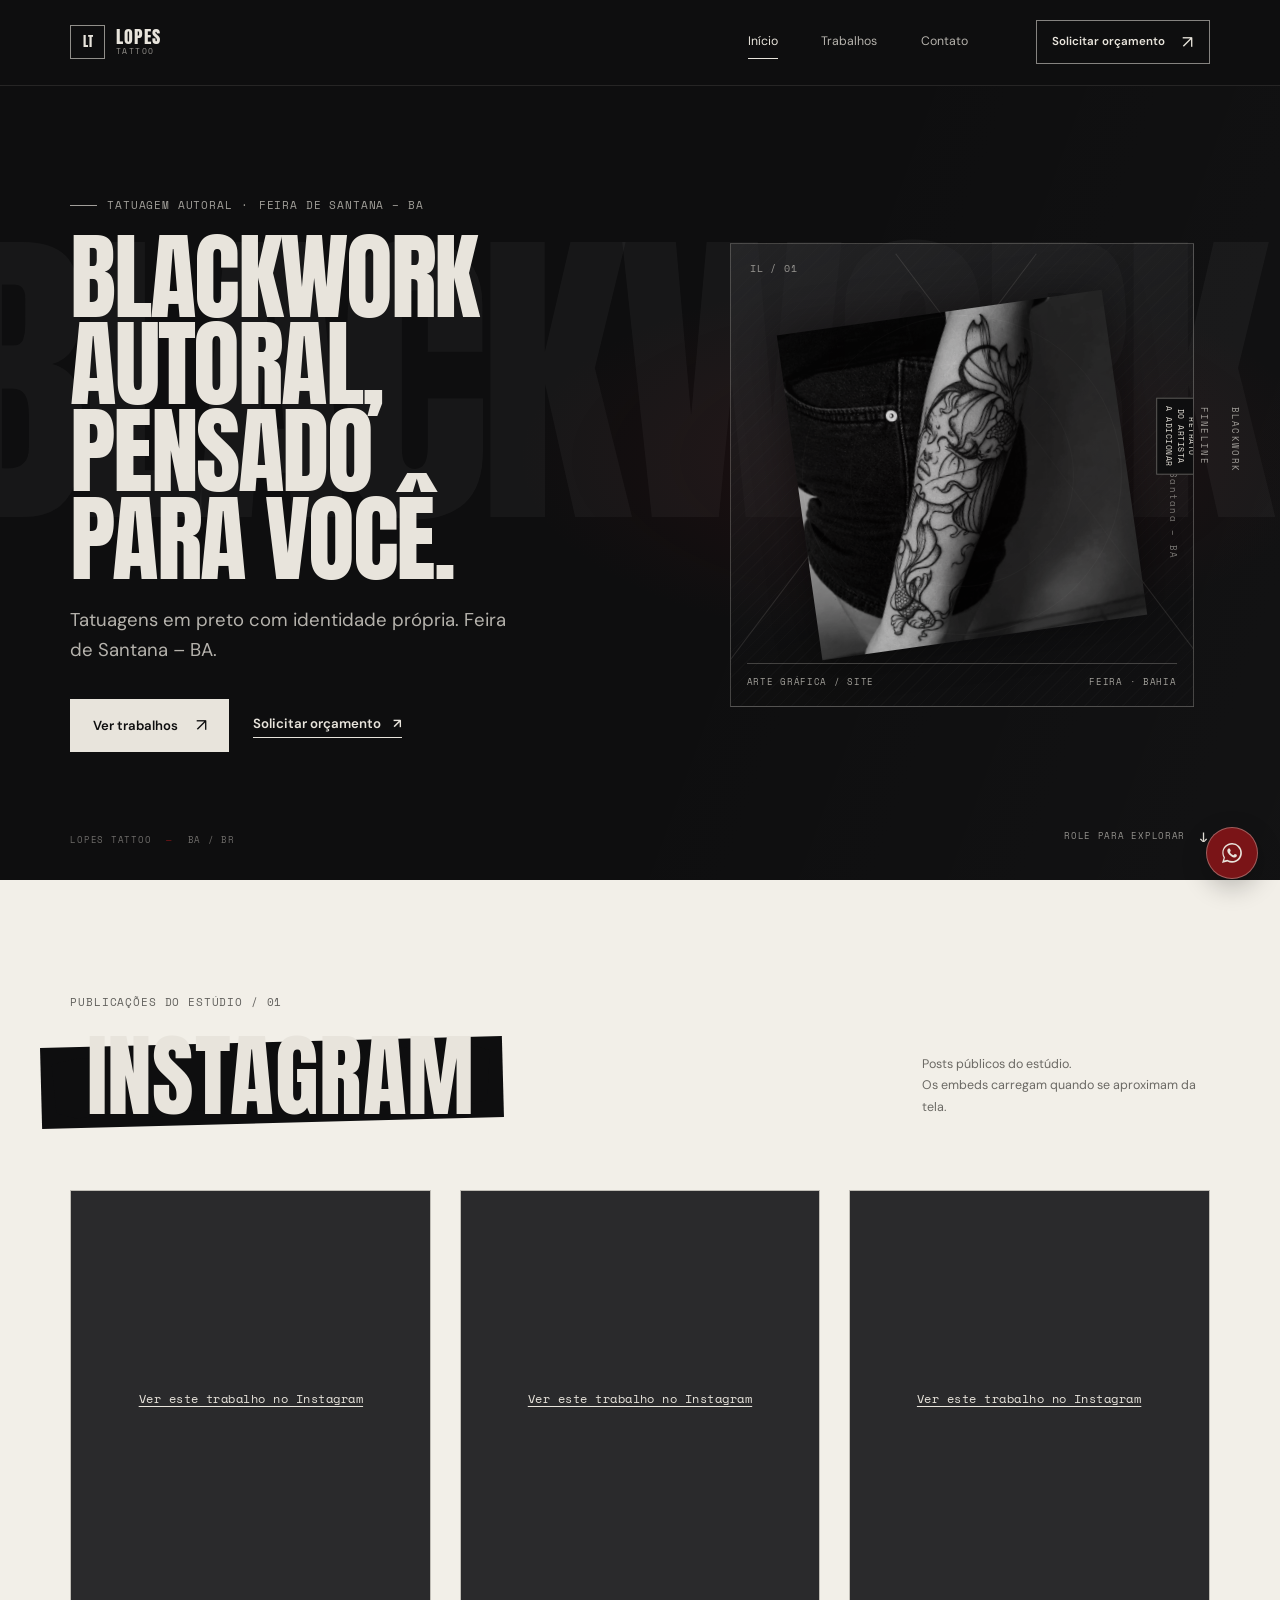
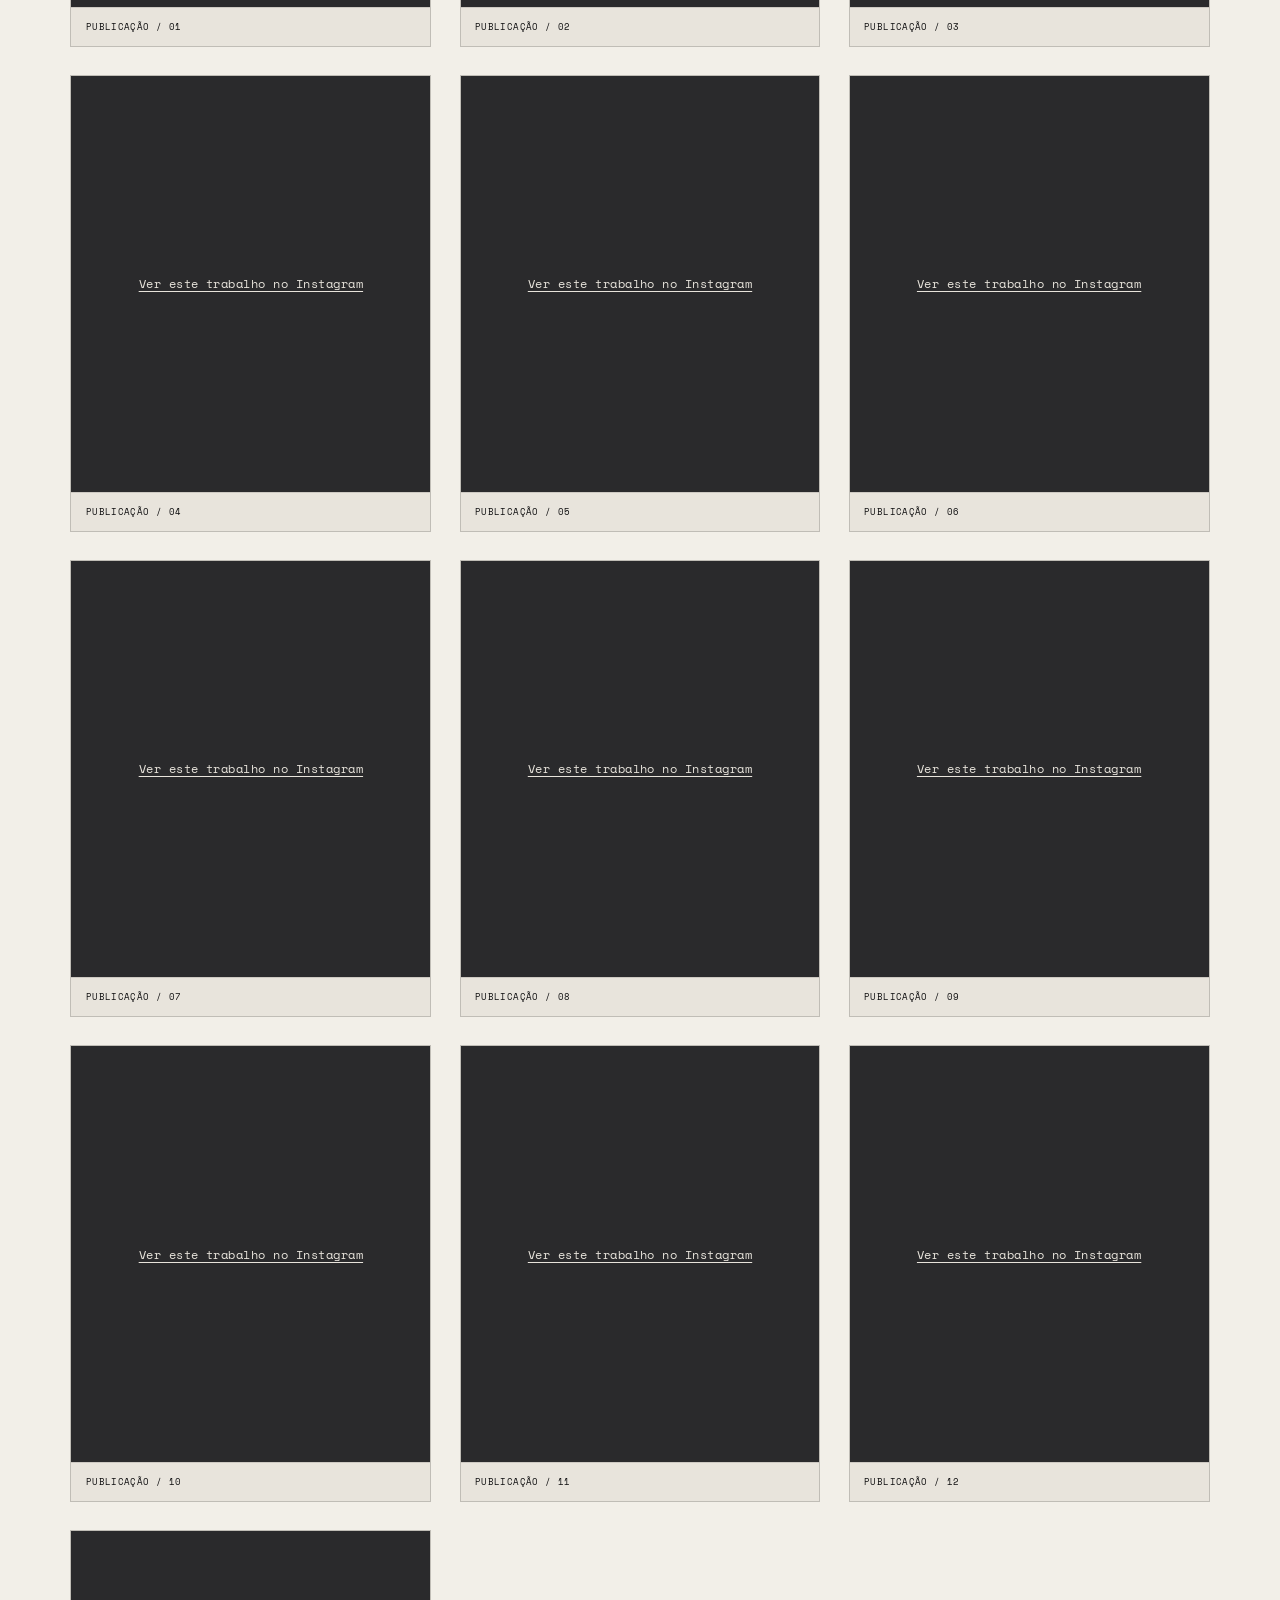
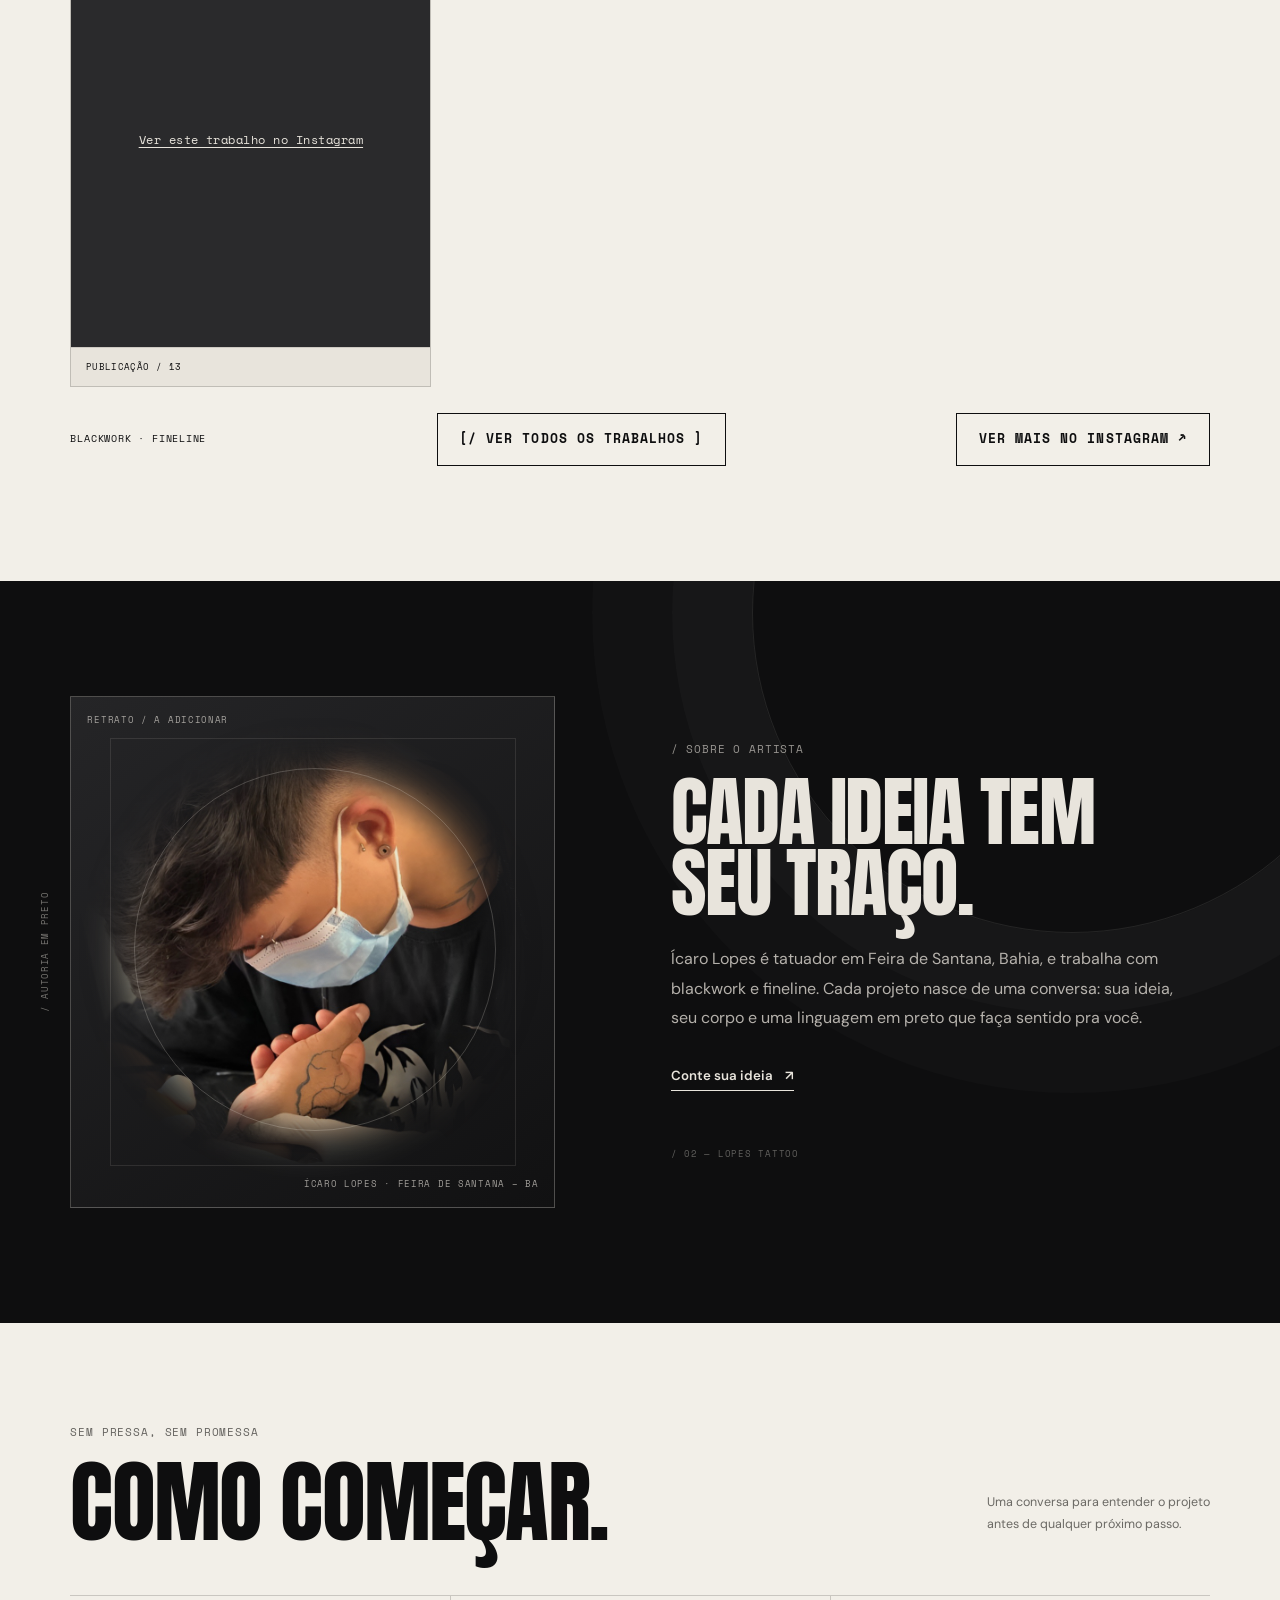
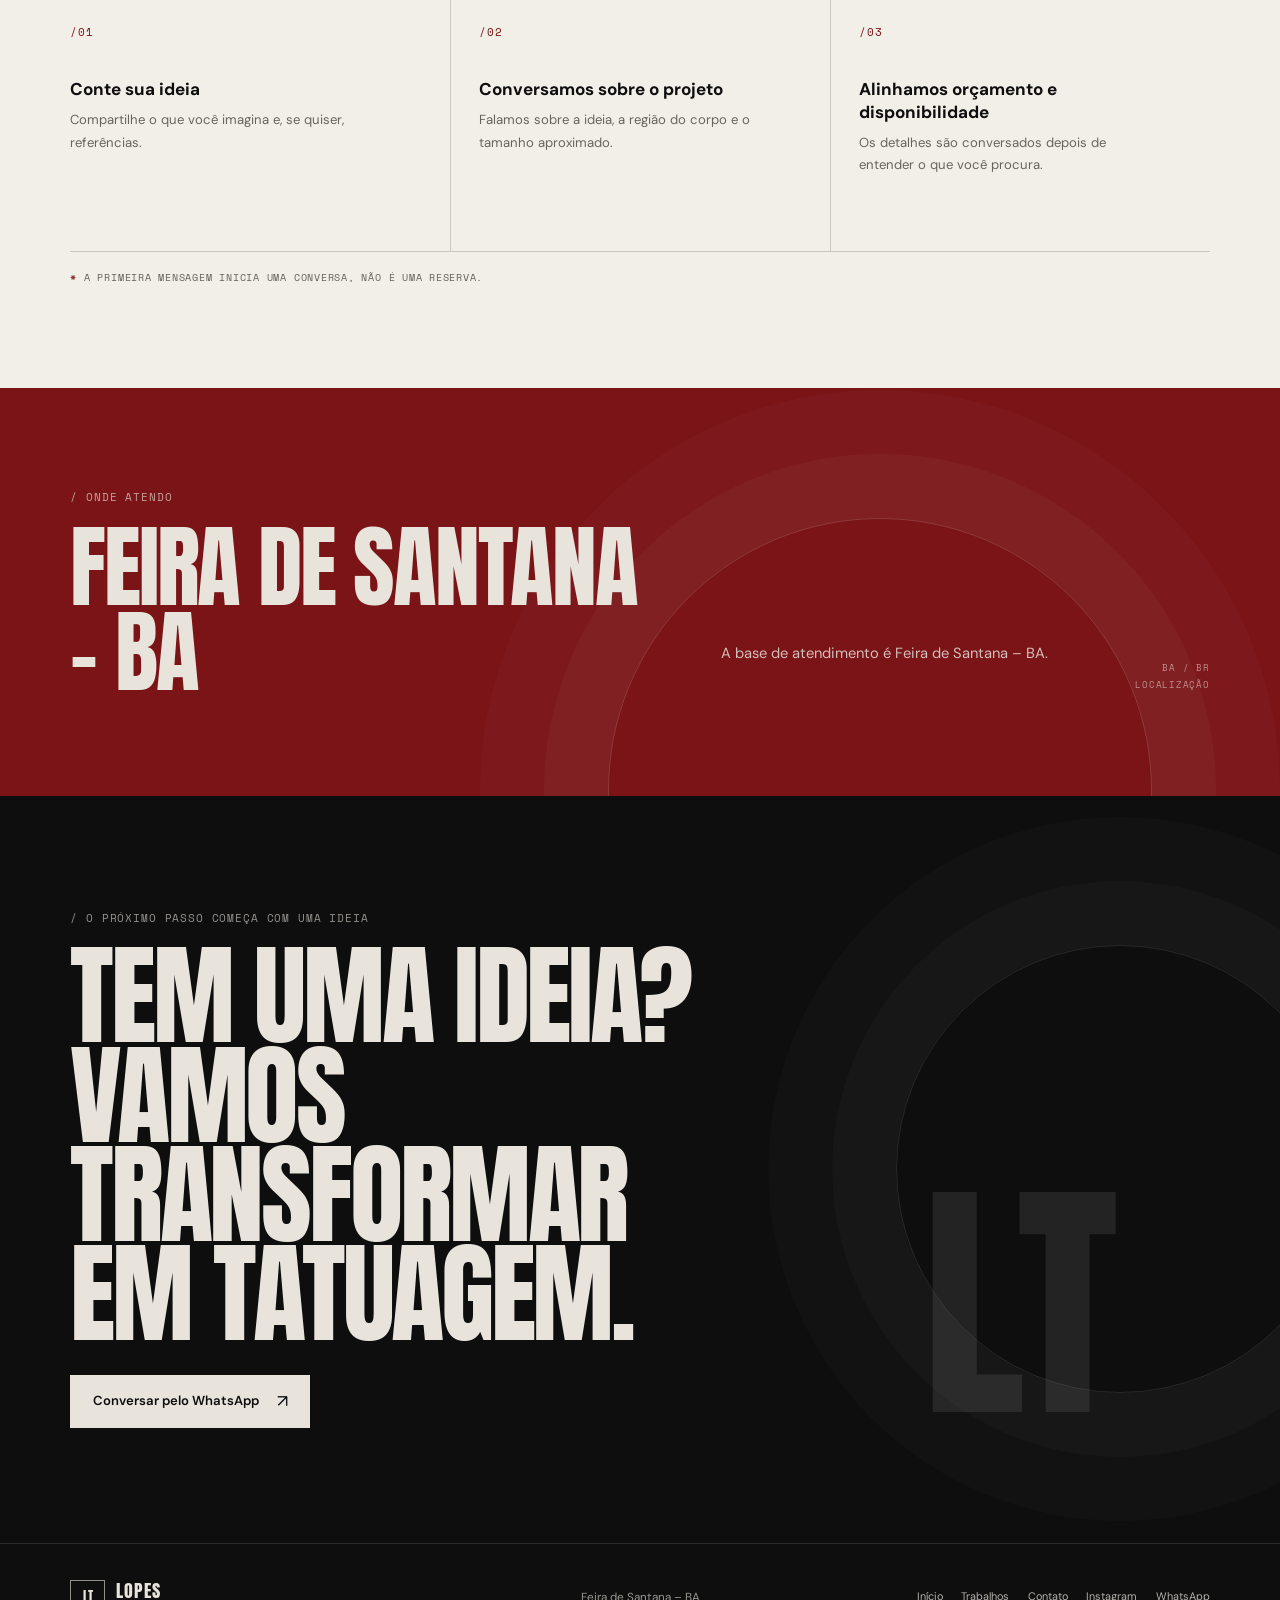
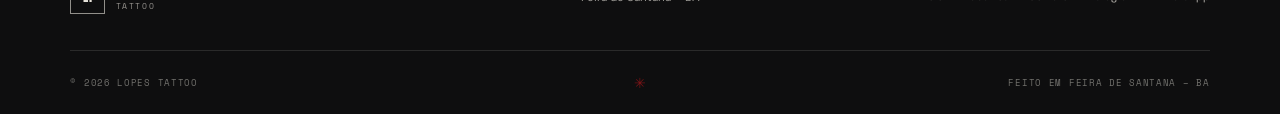
==== commit ce918b5b: "commit 2" ====
--- a/index.html
+++ b/index.html
@@ -61,7 +61,7 @@
             <div class="hero-art-number">IL / 01</div>
             <div class="hero-orbit orbit-one"></div>
             <div class="hero-orbit orbit-two"></div>
-            <div class="hero-ornament" aria-hidden="true"><img src="/manus-storage/async-images/HAflK90nTlskqtSmidsWJD/image-1.webp" alt="" fetchpriority="high"></div>
+            <div class="hero-ornament" aria-hidden="true"><img src="/assets/img/tatto-braco.webp" alt="" fetchpriority="high"></div>
             <div class="hero-art-caption"><span>ARTE GRÁFICA / SITE</span><span>FEIRA · BAHIA</span></div>
             <div class="hero-art-stamp">RETRATO<br>DO ARTISTA<br>A ADICIONAR</div>
           </div>
@@ -99,7 +99,7 @@
         <div class="about-visual reveal" aria-hidden="true">
           <div class="portrait-placeholder">
             <span class="portrait-label mono">RETRATO / A ADICIONAR</span>
-            <div class="portrait-monogram">IL</div>
+            <div class="portrait-" aria-hidden="true"><img src="/assets/img/perfil.png" alt="" fetchpriority="high"></div>
             <span class="portrait-caption mono">ÍCARO LOPES · <span data-config="cidadeBase">Feira de Santana – BA</span></span>
           </div>
           <span class="about-side mono">/ AUTORIA EM PRETO</span>
